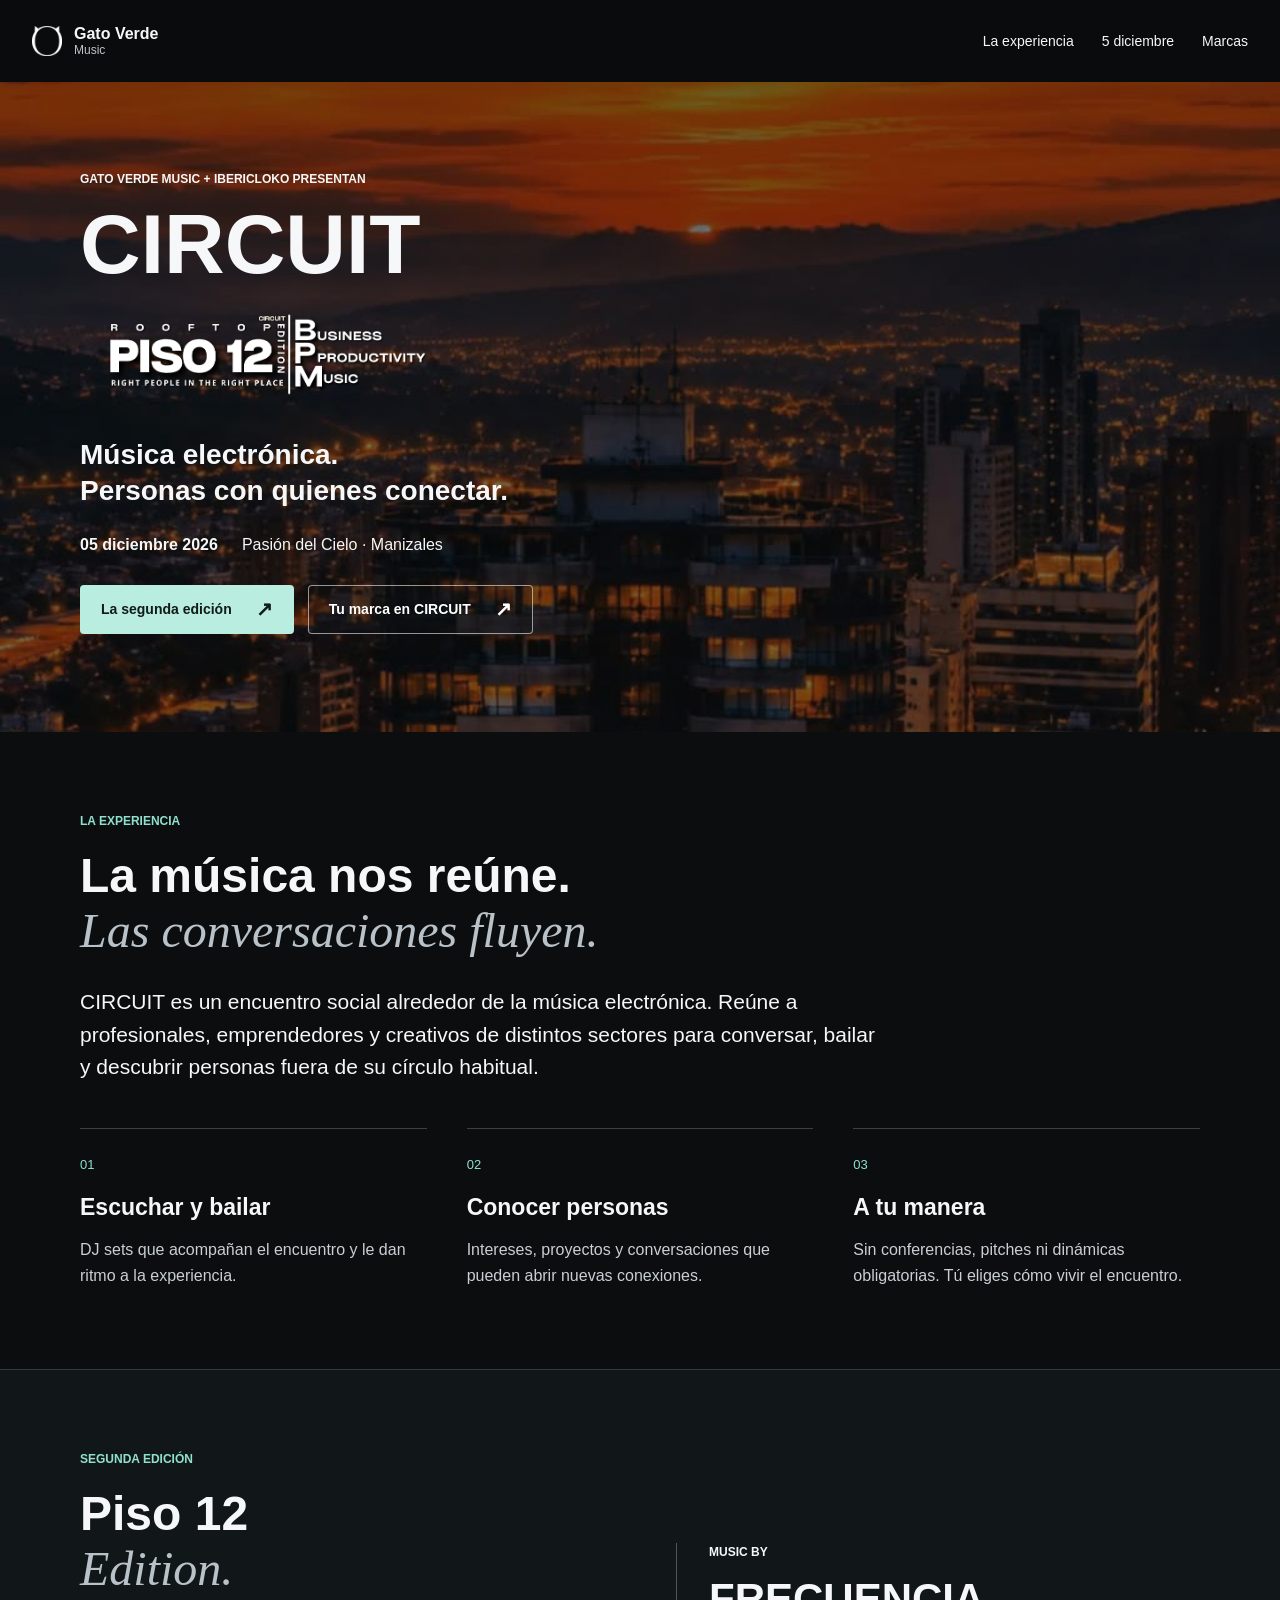
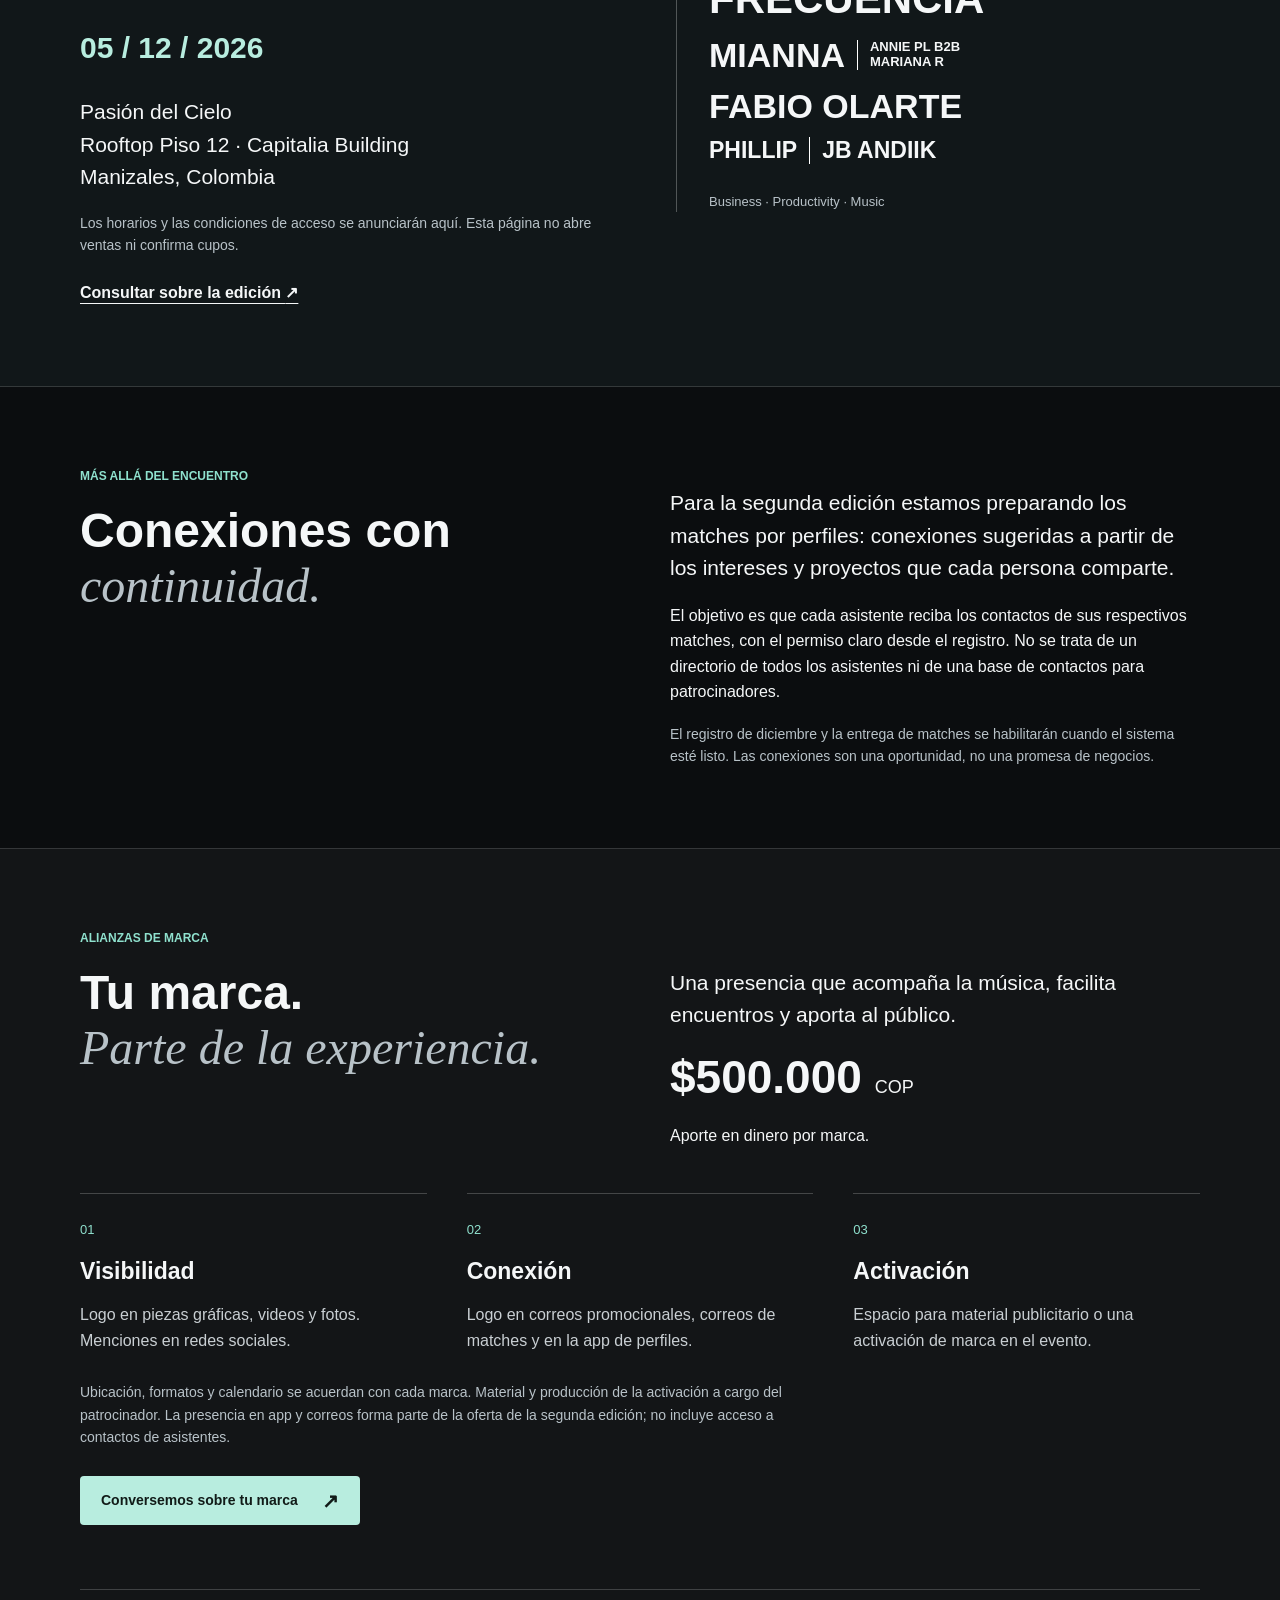
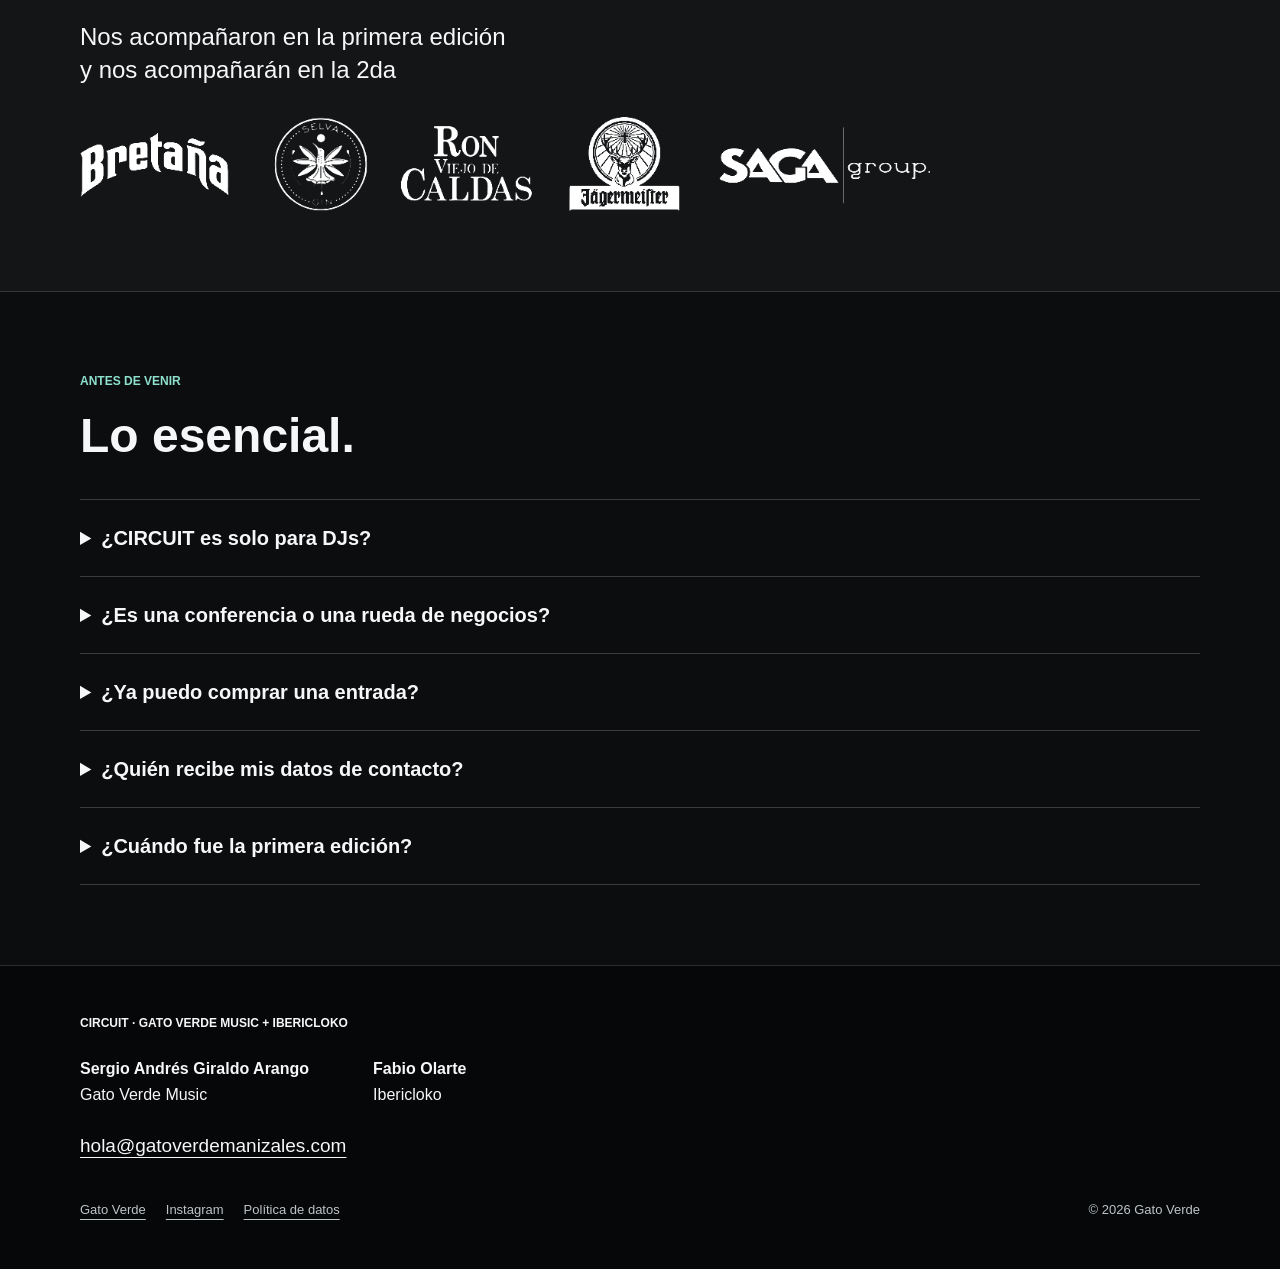
==== circuit/index.html @ 39e3b86e "feat: add CIRCUIT information and sponsor page" ====
<!doctype html>
<html lang="es">
<head>
  <meta charset="utf-8">
  <meta name="viewport" content="width=device-width, initial-scale=1">
  <title>CIRCUIT - Piso 12 Edition | Gato Verde Music</title>
  <meta name="description" content="Música electrónica y conexiones en Manizales. Descubre CIRCUIT, su experiencia y la segunda edición: 5 de diciembre de 2026 en Pasión del Cielo, Rooftop Piso 12.">
  <link rel="canonical" href="https://gatoverdemanizales.com/circuit/">
  <meta property="og:type" content="website">
  <meta property="og:title" content="CIRCUIT - Piso 12 Edition | 5 diciembre 2026">
  <meta property="og:description" content="Música electrónica. Conversaciones. Nuevas conexiones. Una experiencia de Gato Verde Music e Ibericloko en Manizales.">
  <meta property="og:url" content="https://gatoverdemanizales.com/circuit/">
  <meta property="og:image" content="https://gatoverdemanizales.com/circuit/assets/fondo.jpg">
  <link rel="icon" href="../assets/gv-isotipo.png">
  <link rel="stylesheet" href="styles.css">
</head>
<body>
  <a class="skip" href="#contenido">Saltar al contenido</a>
  <header class="header">
    <a class="brand" href="../index.html"><img src="../assets/gv-isotipo.png" width="30" height="30" alt=""><span>Gato Verde <small>Music</small></span></a>
    <nav aria-label="Navegación CIRCUIT"><a href="#concepto">La experiencia</a><a href="#edicion">5 diciembre</a><a href="#marcas">Marcas</a></nav>
  </header>
  <main id="contenido">
    <section class="hero" aria-labelledby="titulo">
      <img class="hero-photo" src="assets/fondo.jpg" alt="Atardecer sobre Manizales y el edificio Capitalia" width="1024" height="1280" fetchpriority="high">
      <div class="hero-content wrap">
        <p class="eyebrow">Gato Verde Music + Ibericloko presentan</p>
        <h1 id="titulo">CIRCUIT</h1>
        <img class="edition-logo" src="assets/logo.png" alt="Rooftop Piso 12 Edition. Business, Productivity, Music." width="800" height="266">
        <p class="hero-copy">Música electrónica.<br>Personas con quienes conectar.</p>
        <p class="event-meta"><time datetime="2026-12-05">05 diciembre 2026</time><span>Pasión del Cielo · Manizales</span></p>
        <div class="actions"><a class="button primary" href="#edicion">La segunda edición <span aria-hidden="true">↗</span></a><a class="button outline" href="#marcas">Tu marca en CIRCUIT <span aria-hidden="true">↗</span></a></div>
      </div>
    </section>
    <section class="section wrap" id="concepto" aria-labelledby="concepto-titulo">
      <p class="eyebrow teal">La experiencia</p>
      <h2 id="concepto-titulo">La música nos reúne.<br><em>Las conversaciones fluyen.</em></h2>
      <p class="lead">CIRCUIT es un encuentro social alrededor de la música electrónica. Reúne a profesionales, emprendedores y creativos de distintos sectores para conversar, bailar y descubrir personas fuera de su círculo habitual.</p>
      <div class="principles">
        <article><span class="number">01</span><h3>Escuchar y bailar</h3><p>DJ sets que acompañan el encuentro y le dan ritmo a la experiencia.</p></article>
        <article><span class="number">02</span><h3>Conocer personas</h3><p>Intereses, proyectos y conversaciones que pueden abrir nuevas conexiones.</p></article>
        <article><span class="number">03</span><h3>A tu manera</h3><p>Sin conferencias, pitches ni dinámicas obligatorias. Tú eliges cómo vivir el encuentro.</p></article>
      </div>
    </section>
    <section class="edition-section" id="edicion" aria-labelledby="edicion-titulo">
      <div class="wrap edition-grid">
        <div>
          <p class="eyebrow teal">Segunda edición</p>
          <h2 id="edicion-titulo">Piso 12<br><em>Edition.</em></h2>
          <p class="date">05 / 12 / 2026</p>
          <p class="lead">Pasión del Cielo<br>Rooftop Piso 12 · Capitalia Building<br>Manizales, Colombia</p>
          <p class="muted">Los horarios y las condiciones de acceso se anunciarán aquí. Esta página no abre ventas ni confirma cupos.</p>
          <a class="text-link" href="mailto:hola@gatoverdemanizales.com?subject=Informaci%C3%B3n%20CIRCUIT%205%20diciembre">Consultar sobre la edición <span aria-hidden="true">↗</span></a>
        </div>
        <div class="lineup" aria-label="Music By, programación musical">
          <p class="eyebrow">Music By</p>
          <p class="headliner">FRECUENCIA</p>
          <div class="dj-row"><span class="mianna">MIANNA</span><span class="b2b">ANNIE PL B2B<br>MARIANA R</span></div>
          <p class="fabio">FABIO OLARTE</p>
          <div class="dj-row last"><span>PHILLIP</span><span>JB ANDIIK</span></div>
          <p class="lineup-note">Business · Productivity · Music</p>
        </div>
      </div>
    </section>
    <section class="section wrap" id="conexiones" aria-labelledby="conexiones-titulo">
      <div class="split">
        <div><p class="eyebrow teal">Más allá del encuentro</p><h2 id="conexiones-titulo">Conexiones con<br><em>continuidad.</em></h2></div>
        <div><p class="lead">Para la segunda edición estamos preparando los matches por perfiles: conexiones sugeridas a partir de los intereses y proyectos que cada persona comparte.</p><p>El objetivo es que cada asistente reciba los contactos de sus respectivos matches, con el permiso claro desde el registro. No se trata de un directorio de todos los asistentes ni de una base de contactos para patrocinadores.</p><p class="muted">El registro de diciembre y la entrega de matches se habilitarán cuando el sistema esté listo. Las conexiones son una oportunidad, no una promesa de negocios.</p></div>
      </div>
    </section>
    <section class="brands-section" id="marcas" aria-labelledby="marcas-titulo">
      <div class="wrap">
        <p class="eyebrow teal">Alianzas de marca</p>
        <div class="split"><h2 id="marcas-titulo">Tu marca.<br><em>Parte de la experiencia.</em></h2><div><p class="lead">Una presencia que acompaña la música, facilita encuentros y aporta al público.</p><p class="price">$500.000 <span>COP</span></p><p>Aporte en dinero por marca.</p></div></div>
        <div class="principles benefits">
          <article><span class="number">01</span><h3>Visibilidad</h3><p>Logo en piezas gráficas, videos y fotos. Menciones en redes sociales.</p></article>
          <article><span class="number">02</span><h3>Conexión</h3><p>Logo en correos promocionales, correos de matches y en la app de perfiles.</p></article>
          <article><span class="number">03</span><h3>Activación</h3><p>Espacio para material publicitario o una activación de marca en el evento.</p></article>
        </div>
        <p class="muted terms">Ubicación, formatos y calendario se acuerdan con cada marca. Material y producción de la activación a cargo del patrocinador. La presencia en app y correos forma parte de la oferta de la segunda edición; no incluye acceso a contactos de asistentes.</p>
        <a class="button primary" href="mailto:hola@gatoverdemanizales.com?subject=Alianza%20de%20marca%20CIRCUIT">Conversemos sobre tu marca <span aria-hidden="true">↗</span></a>
        <div class="partners"><h3>Nos acompañaron en la primera edición<br>y nos acompañarán en la 2da</h3><img src="assets/aliados.png" width="1112" height="123" loading="lazy" alt="Bretaña, Selva Gin, Ron Viejo de Caldas, Jägermeister y SAGA Group"></div>
      </div>
    </section>
    <section class="section wrap" aria-labelledby="faq-titulo">
      <p class="eyebrow teal">Antes de venir</p><h2 id="faq-titulo">Lo esencial.</h2>
      <div class="faq">
        <details><summary>¿CIRCUIT es solo para DJs?</summary><p>No. Está pensado para personas de distintos sectores que disfrutan la música electrónica y quieren compartir un espacio de encuentro.</p></details>
        <details><summary>¿Es una conferencia o una rueda de negocios?</summary><p>No. Es un encuentro social con música, conversación y baile, sin presentaciones ni actividades de networking obligatorias.</p></details>
        <details><summary>¿Ya puedo comprar una entrada?</summary><p>La apertura del registro, los precios y las condiciones de acceso de diciembre se anunciarán aquí. Consultar información no reserva ni confirma un cupo.</p></details>
        <details><summary>¿Quién recibe mis datos de contacto?</summary><p>La propuesta para diciembre es compartirlos únicamente con tus respectivos matches, mediante el permiso que se explicará desde el registro. No se publicará un directorio de asistentes ni se entregará una base de contactos a marcas.</p></details>
        <details><summary>¿Cuándo fue la primera edición?</summary><p>CIRCUIT - Piso 12 Edition tuvo su primera edición el 17 de octubre de 2026 en Manizales. La siguiente será el 5 de diciembre.</p></details>
      </div>
    </section>
  </main>
  <footer class="footer"><div class="wrap"><p class="eyebrow">CIRCUIT · Gato Verde Music + Ibericloko</p><div class="organizers"><p><strong>Sergio Andrés Giraldo Arango</strong><br>Gato Verde Music</p><p><strong>Fabio Olarte</strong><br>Ibericloko</p></div><a class="email" href="mailto:hola@gatoverdemanizales.com">hola@gatoverdemanizales.com</a><div class="footer-links"><a href="../index.html">Gato Verde</a><a href="https://www.instagram.com/gatoverde.music/" target="_blank" rel="noopener noreferrer">Instagram</a><a href="../politicas/">Política de datos</a><span>© 2026 Gato Verde</span></div></div></footer>
</body>
</html>
---- circuit/styles.css ----
*{box-sizing:border-box}html{scroll-behavior:smooth;scroll-padding-top:32px}body{margin:0;background:#0b0d0f;color:#f5f7f8;font-family:Arial,Helvetica,sans-serif;letter-spacing:0;line-height:1.6}img{max-width:100%;height:auto;display:block}a{color:inherit;text-underline-offset:5px}a:focus-visible,summary:focus-visible{outline:3px solid #8fe1ce;outline-offset:6px}h1,h2,h3,p{margin:0}p+p{margin-top:18px}.wrap{width:min(1120px,calc(100% - 64px));margin-inline:auto}.skip{position:absolute;top:-100px;left:16px;background:#fff;color:#111;padding:12px;z-index:5}.skip:focus{top:10px}.header{min-height:82px;display:flex;align-items:center;justify-content:space-between;gap:24px;padding:18px 32px;background:#090b0d}.brand{display:flex;align-items:center;gap:12px;text-decoration:none;font-weight:700;line-height:1.2}.brand img{width:30px;height:30px;object-fit:contain}.brand small{display:block;font-weight:400;font-size:12px;color:#bdc4c8}.header nav{display:flex;gap:28px;flex-wrap:wrap;font-size:14px}.header nav a{text-decoration:none}.header nav a:hover{color:#8fe1ce}.hero{position:relative;isolation:isolate;min-height:650px;display:flex;align-items:center;overflow:hidden}.hero-photo{position:absolute;inset:0;width:100%;height:100%;object-fit:cover;object-position:center 45%;z-index:-2}.hero:after{content:"";position:absolute;inset:0;background:#080a0c88;z-index:-1}.hero-content{padding-block:46px 56px}.eyebrow{font-size:12px;font-weight:700;text-transform:uppercase;line-height:1.5}.teal{color:#8fe1ce}h1{font-size:84px;line-height:1.05;margin-top:12px;font-weight:800}.edition-logo{width:350px;margin-block:12px 22px}.hero-copy{font-size:28px;line-height:1.3;font-weight:600}.event-meta{display:flex;gap:24px;flex-wrap:wrap;margin-top:22px;font-size:16px}.event-meta time{font-weight:700}.actions{display:flex;gap:14px;flex-wrap:wrap;margin-top:28px}.button{display:inline-flex;align-items:center;justify-content:space-between;gap:24px;border:1px solid transparent;min-height:48px;padding:12px 20px;border-radius:4px;font-weight:700;font-size:14px;text-decoration:none}.button span{font-size:20px;line-height:1}.primary{background:#b8eddf;color:#111b18}.primary:hover{background:#d5f6ed}.outline{border-color:#ffffff90;background:#10141850;color:#fff}.outline:hover{background:#101418a0}.section{padding-block:80px}h2{font-size:48px;line-height:1.15;font-weight:600;margin:18px 0 28px}h2 em{font-family:Georgia,'Times New Roman',serif;font-weight:400;color:#b8c2c8}.lead{font-size:21px;line-height:1.55;max-width:800px}.principles{display:grid;grid-template-columns:repeat(3,minmax(0,1fr));gap:40px;margin-top:44px}.principles article{border-top:1px solid #ffffff35;padding-top:22px}.number{font-size:13px;color:#8fe1ce}.principles h3{font-size:23px;margin:12px 0}.principles p{color:#c9cfd3;font-size:16px}.edition-section{padding-block:80px;border-block:1px solid #ffffff25;background:#111719}.edition-grid{display:grid;grid-template-columns:1fr 1fr;gap:72px;align-items:center}.date{font-size:30px;font-weight:700;margin-bottom:24px;color:#b8eddf}.muted{font-size:14px;color:#b8c2c8;max-width:750px}.text-link{display:inline-block;margin-top:24px;font-weight:700}.lineup{border-left:1px solid #ffffff45;padding-left:32px}.lineup p+p{margin-top:0}.lineup .eyebrow{margin-bottom:12px}.headliner{font-size:42px;font-weight:800;line-height:1.25}.dj-row{display:flex;gap:12px;align-items:center;line-height:1.15;margin:10px 0}.mianna{font-size:34px;font-weight:700}.b2b{border-left:1px solid #fff;padding-left:12px;font-size:13px;font-weight:700}.fabio{font-size:34px;font-weight:700;line-height:1.25}.last{font-size:23px;font-weight:700}.last span+span{border-left:1px solid #fff;padding-left:12px}.lineup-note{font-size:13px;color:#b8c2c8;margin-top:28px!important}.split{display:grid;grid-template-columns:1fr 1fr;gap:60px;align-items:start}.split h2{margin-bottom:0}.split>div>.lead{margin-top:20px}.brands-section{background:#131517;border-block:1px solid #ffffff25;padding-block:80px}.price{font-size:46px;font-weight:700;line-height:1.2}.price span{font-size:18px;font-weight:400}.terms{margin-block:28px}.partners{margin-top:64px;border-top:1px solid #ffffff30;padding-top:30px}.partners h3{font-size:24px;font-weight:500;line-height:1.4}.partners img{width:850px;margin-top:30px}.faq{margin-top:36px}.faq details{border-top:1px solid #ffffff30;padding:22px 0}.faq details:last-child{border-bottom:1px solid #ffffff30}.faq summary{cursor:pointer;font-size:20px;font-weight:600;padding-right:12px}.faq details p{max-width:800px;margin-top:16px;color:#c9cfd3}.footer{background:#060708;border-top:1px solid #ffffff25;padding-block:48px}.organizers{display:flex;flex-wrap:wrap;gap:28px 64px;margin-block:24px}.organizers p+p{margin:0}.email{font-size:19px;overflow-wrap:anywhere}.footer-links{margin-top:38px;display:flex;flex-wrap:wrap;gap:20px;font-size:13px;color:#bdc4c8}.footer-links span{margin-left:auto}
@media(min-width:1500px){.hero{min-height:700px}}
@media(max-width:1000px){.edition-grid{gap:32px}.headliner{font-size:32px}.mianna,.fabio{font-size:27px}.last{font-size:19px}.b2b{font-size:10px}.lineup{padding-left:20px}.split{gap:32px}.principles{gap:24px}}
@media(max-width:700px){.wrap{width:calc(100% - 40px)}.header{padding:16px 20px;gap:16px;flex-wrap:wrap}.header nav{gap:20px;font-size:13px}.hero{min-height:0}.hero-content{padding-block:38px 44px}h1{font-size:54px}.edition-logo{width:280px}.hero-copy{font-size:24px}.event-meta{gap:6px;flex-direction:column;font-size:15px}.actions{gap:10px}.button{font-size:13px;gap:14px}.section,.edition-section,.brands-section{padding-block:52px}h2{font-size:36px}.lead{font-size:19px}.principles,.edition-grid,.split{grid-template-columns:1fr;gap:28px}.principles{margin-top:32px}.lineup{padding:28px 0 0;border-left:0;border-top:1px solid #ffffff35}.headliner{font-size:38px}.mianna,.fabio{font-size:31px}.b2b{font-size:12px}.last{font-size:22px}.partners h3{font-size:22px}.partners img{margin-top:24px}.faq summary{font-size:18px}.price{font-size:40px}.footer-links span{margin-left:0}.hero-photo{object-position:55% center}}
@media(prefers-reduced-motion:reduce){html{scroll-behavior:auto}}
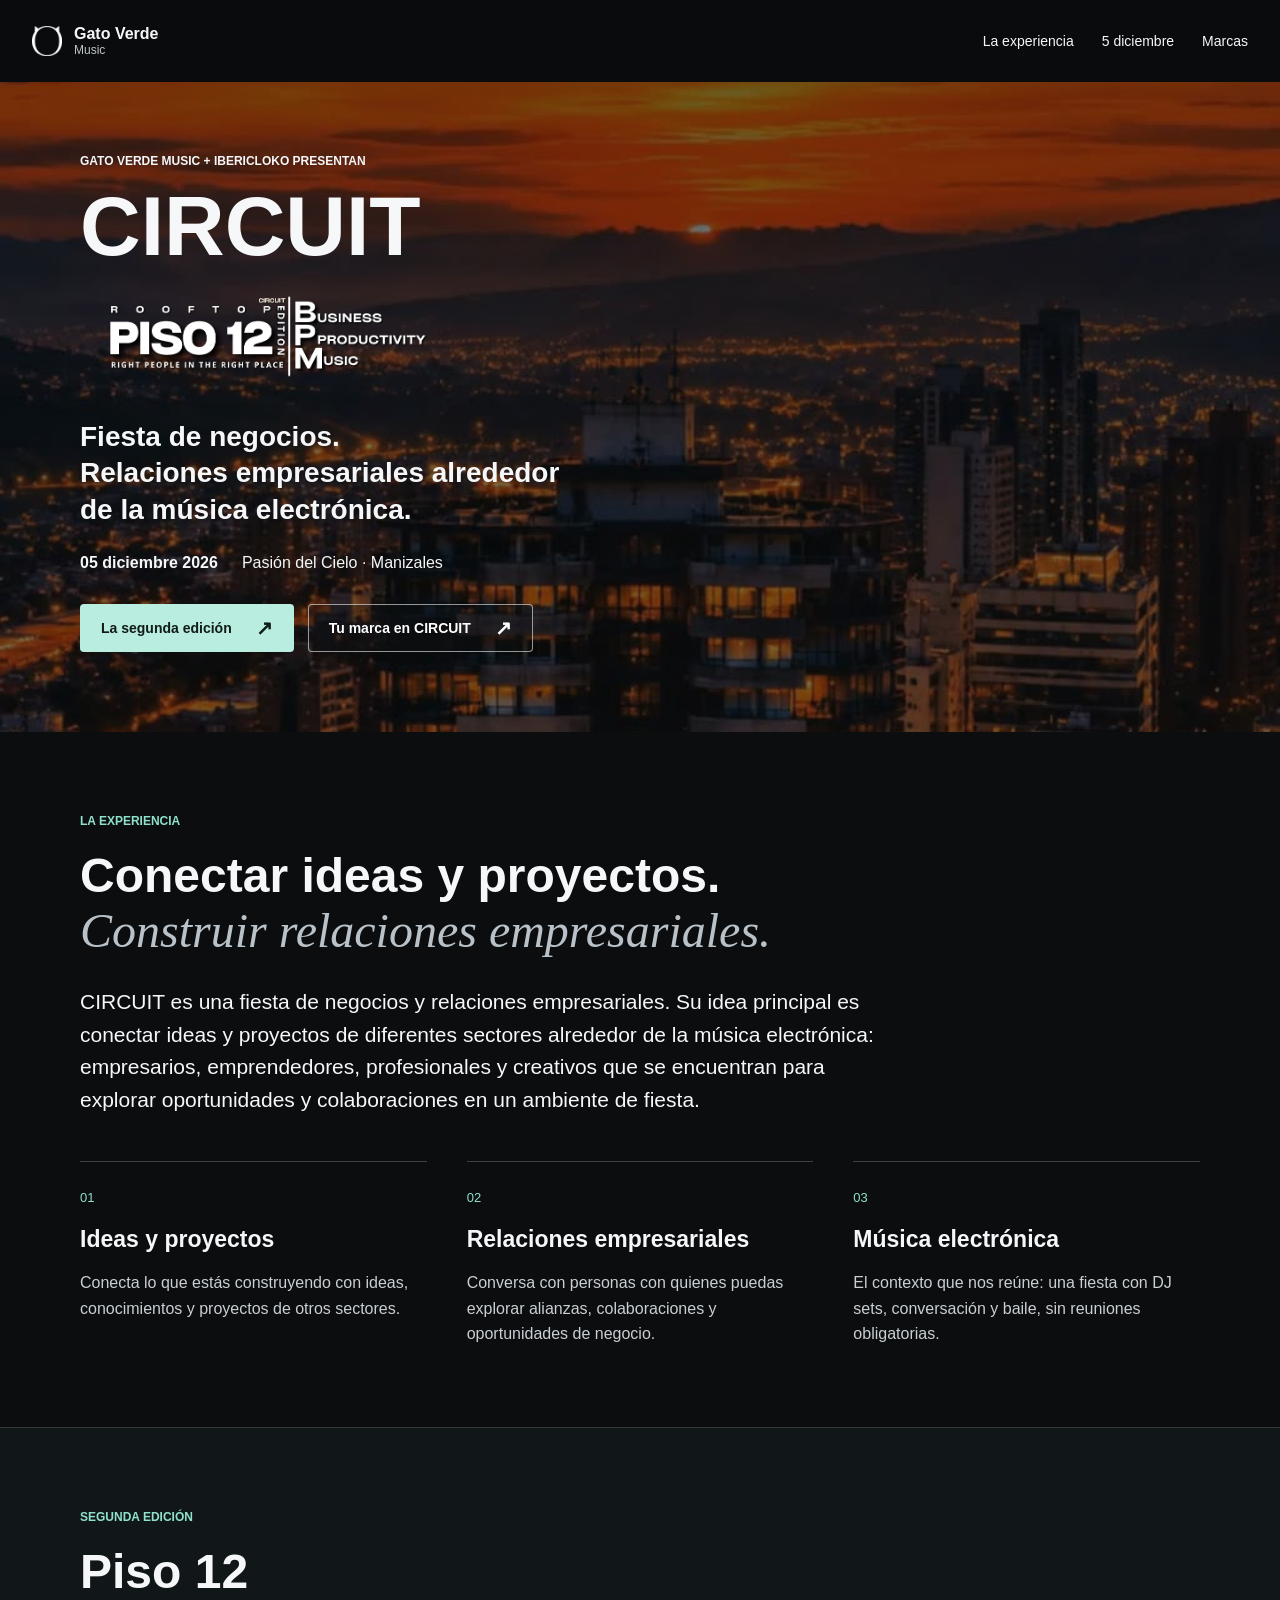
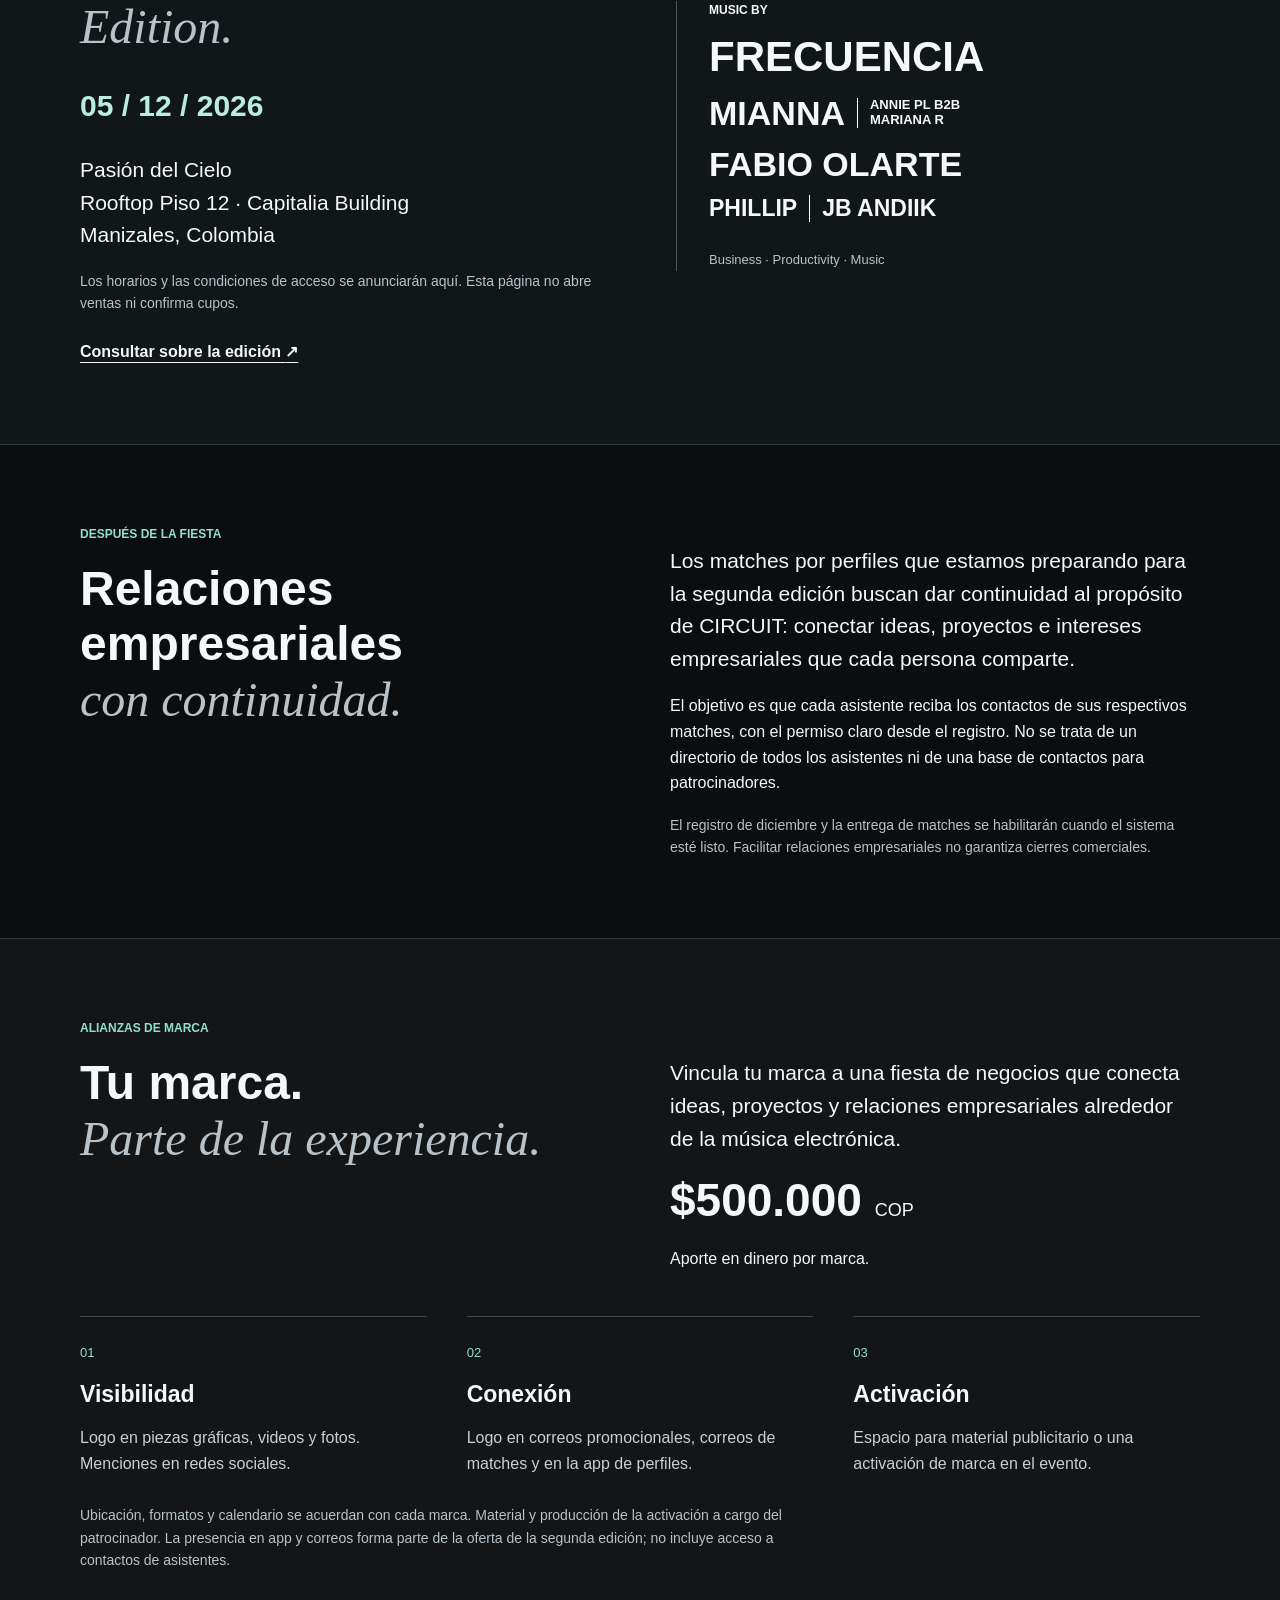
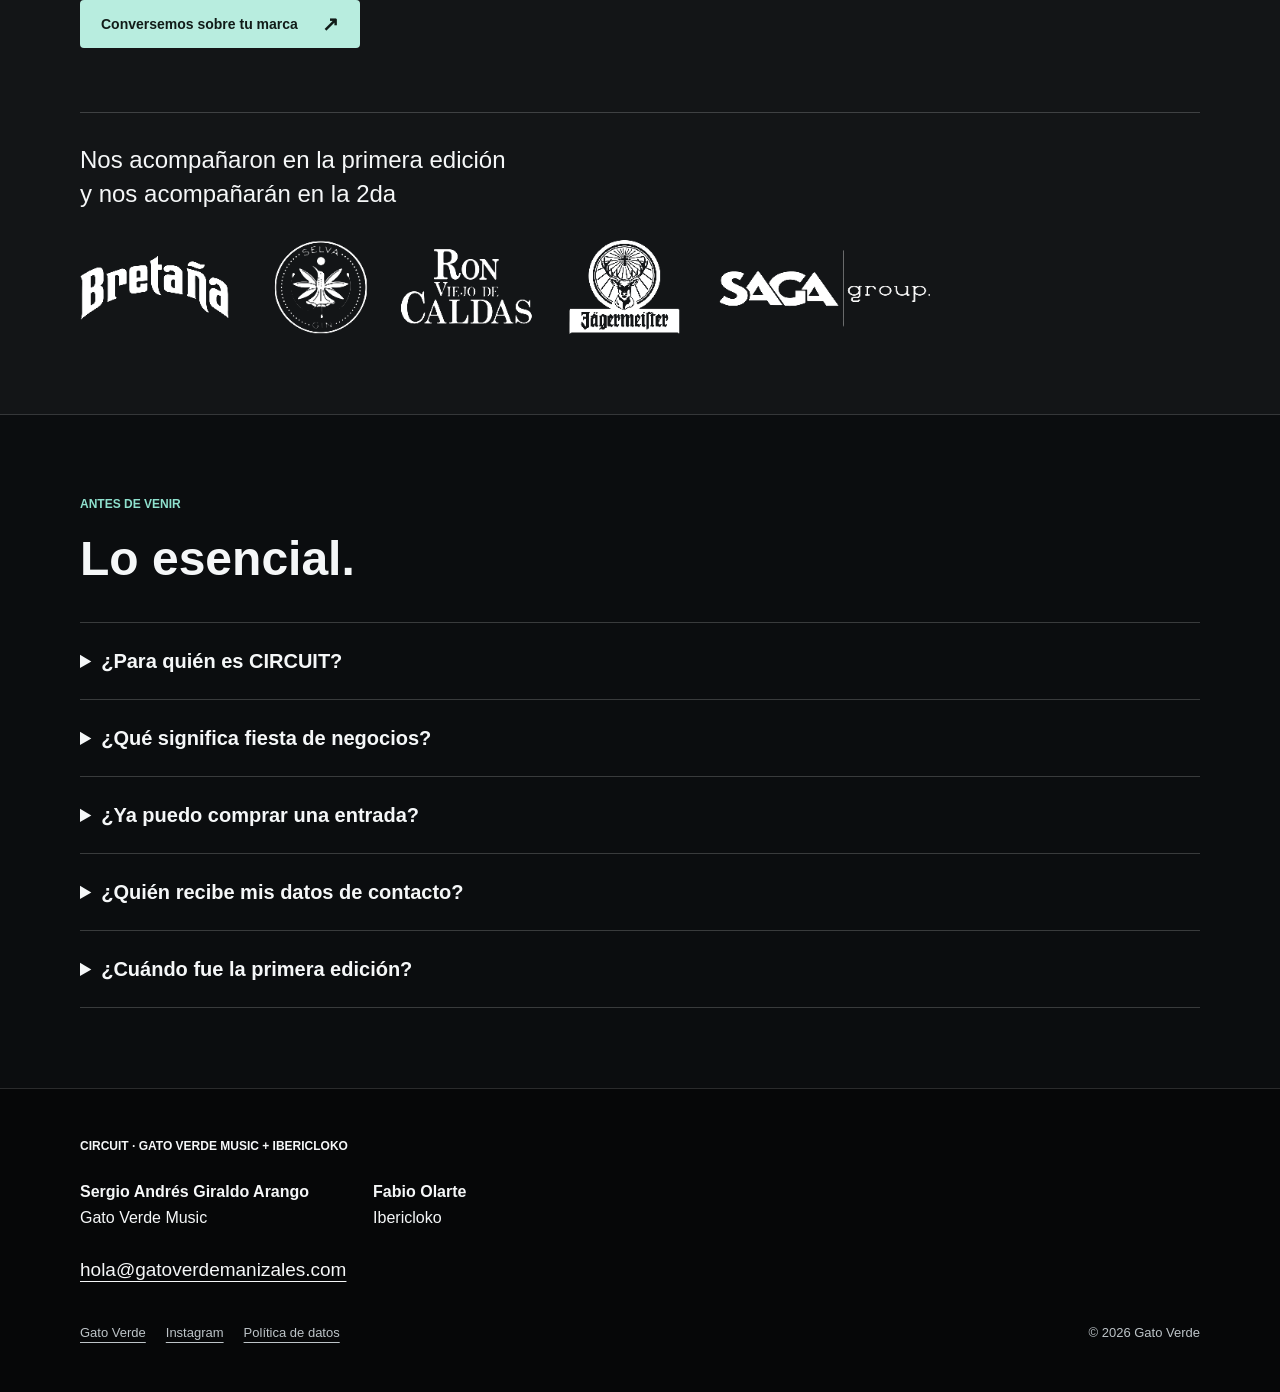
==== commit 30d01f7e: "fix: clarify CIRCUIT business-party concept" ====
--- a/circuit/index.html
+++ b/circuit/index.html
@@ -4,11 +4,11 @@
   <meta charset="utf-8">
   <meta name="viewport" content="width=device-width, initial-scale=1">
   <title>CIRCUIT - Piso 12 Edition | Gato Verde Music</title>
-  <meta name="description" content="Música electrónica y conexiones en Manizales. Descubre CIRCUIT, su experiencia y la segunda edición: 5 de diciembre de 2026 en Pasión del Cielo, Rooftop Piso 12.">
+  <meta name="description" content="CIRCUIT: fiesta de negocios y relaciones empresariales para conectar ideas y proyectos alrededor de la música electrónica. 5 de diciembre de 2026, Manizales.">
   <link rel="canonical" href="https://gatoverdemanizales.com/circuit/">
   <meta property="og:type" content="website">
   <meta property="og:title" content="CIRCUIT - Piso 12 Edition | 5 diciembre 2026">
-  <meta property="og:description" content="Música electrónica. Conversaciones. Nuevas conexiones. Una experiencia de Gato Verde Music e Ibericloko en Manizales.">
+  <meta property="og:description" content="Fiesta de negocios y relaciones empresariales. Ideas y proyectos de distintos sectores se conectan alrededor de la música electrónica. 5 diciembre 2026, Manizales.">
   <meta property="og:url" content="https://gatoverdemanizales.com/circuit/">
   <meta property="og:image" content="https://gatoverdemanizales.com/circuit/assets/fondo.jpg">
   <link rel="icon" href="../assets/gv-isotipo.png">
@@ -27,19 +27,19 @@
         <p class="eyebrow">Gato Verde Music + Ibericloko presentan</p>
         <h1 id="titulo">CIRCUIT</h1>
         <img class="edition-logo" src="assets/logo.png" alt="Rooftop Piso 12 Edition. Business, Productivity, Music." width="800" height="266">
-        <p class="hero-copy">Música electrónica.<br>Personas con quienes conectar.</p>
+        <p class="hero-copy">Fiesta de negocios.<br>Relaciones empresariales alrededor<br>de la música electrónica.</p>
         <p class="event-meta"><time datetime="2026-12-05">05 diciembre 2026</time><span>Pasión del Cielo · Manizales</span></p>
         <div class="actions"><a class="button primary" href="#edicion">La segunda edición <span aria-hidden="true">↗</span></a><a class="button outline" href="#marcas">Tu marca en CIRCUIT <span aria-hidden="true">↗</span></a></div>
       </div>
     </section>
     <section class="section wrap" id="concepto" aria-labelledby="concepto-titulo">
       <p class="eyebrow teal">La experiencia</p>
-      <h2 id="concepto-titulo">La música nos reúne.<br><em>Las conversaciones fluyen.</em></h2>
-      <p class="lead">CIRCUIT es un encuentro social alrededor de la música electrónica. Reúne a profesionales, emprendedores y creativos de distintos sectores para conversar, bailar y descubrir personas fuera de su círculo habitual.</p>
+      <h2 id="concepto-titulo">Conectar ideas y proyectos.<br><em>Construir relaciones empresariales.</em></h2>
+      <p class="lead">CIRCUIT es una fiesta de negocios y relaciones empresariales. Su idea principal es conectar ideas y proyectos de diferentes sectores alrededor de la música electrónica: empresarios, emprendedores, profesionales y creativos que se encuentran para explorar oportunidades y colaboraciones en un ambiente de fiesta.</p>
       <div class="principles">
-        <article><span class="number">01</span><h3>Escuchar y bailar</h3><p>DJ sets que acompañan el encuentro y le dan ritmo a la experiencia.</p></article>
-        <article><span class="number">02</span><h3>Conocer personas</h3><p>Intereses, proyectos y conversaciones que pueden abrir nuevas conexiones.</p></article>
-        <article><span class="number">03</span><h3>A tu manera</h3><p>Sin conferencias, pitches ni dinámicas obligatorias. Tú eliges cómo vivir el encuentro.</p></article>
+        <article><span class="number">01</span><h3>Ideas y proyectos</h3><p>Conecta lo que estás construyendo con ideas, conocimientos y proyectos de otros sectores.</p></article>
+        <article><span class="number">02</span><h3>Relaciones empresariales</h3><p>Conversa con personas con quienes puedas explorar alianzas, colaboraciones y oportunidades de negocio.</p></article>
+        <article><span class="number">03</span><h3>Música electrónica</h3><p>El contexto que nos reúne: una fiesta con DJ sets, conversación y baile, sin reuniones obligatorias.</p></article>
       </div>
     </section>
     <section class="edition-section" id="edicion" aria-labelledby="edicion-titulo">
@@ -64,14 +64,14 @@
     </section>
     <section class="section wrap" id="conexiones" aria-labelledby="conexiones-titulo">
       <div class="split">
-        <div><p class="eyebrow teal">Más allá del encuentro</p><h2 id="conexiones-titulo">Conexiones con<br><em>continuidad.</em></h2></div>
-        <div><p class="lead">Para la segunda edición estamos preparando los matches por perfiles: conexiones sugeridas a partir de los intereses y proyectos que cada persona comparte.</p><p>El objetivo es que cada asistente reciba los contactos de sus respectivos matches, con el permiso claro desde el registro. No se trata de un directorio de todos los asistentes ni de una base de contactos para patrocinadores.</p><p class="muted">El registro de diciembre y la entrega de matches se habilitarán cuando el sistema esté listo. Las conexiones son una oportunidad, no una promesa de negocios.</p></div>
+        <div><p class="eyebrow teal">Después de la fiesta</p><h2 id="conexiones-titulo">Relaciones empresariales<br><em>con continuidad.</em></h2></div>
+        <div><p class="lead">Los matches por perfiles que estamos preparando para la segunda edición buscan dar continuidad al propósito de CIRCUIT: conectar ideas, proyectos e intereses empresariales que cada persona comparte.</p><p>El objetivo es que cada asistente reciba los contactos de sus respectivos matches, con el permiso claro desde el registro. No se trata de un directorio de todos los asistentes ni de una base de contactos para patrocinadores.</p><p class="muted">El registro de diciembre y la entrega de matches se habilitarán cuando el sistema esté listo. Facilitar relaciones empresariales no garantiza cierres comerciales.</p></div>
       </div>
     </section>
     <section class="brands-section" id="marcas" aria-labelledby="marcas-titulo">
       <div class="wrap">
         <p class="eyebrow teal">Alianzas de marca</p>
-        <div class="split"><h2 id="marcas-titulo">Tu marca.<br><em>Parte de la experiencia.</em></h2><div><p class="lead">Una presencia que acompaña la música, facilita encuentros y aporta al público.</p><p class="price">$500.000 <span>COP</span></p><p>Aporte en dinero por marca.</p></div></div>
+        <div class="split"><h2 id="marcas-titulo">Tu marca.<br><em>Parte de la experiencia.</em></h2><div><p class="lead">Vincula tu marca a una fiesta de negocios que conecta ideas, proyectos y relaciones empresariales alrededor de la música electrónica.</p><p class="price">$500.000 <span>COP</span></p><p>Aporte en dinero por marca.</p></div></div>
         <div class="principles benefits">
           <article><span class="number">01</span><h3>Visibilidad</h3><p>Logo en piezas gráficas, videos y fotos. Menciones en redes sociales.</p></article>
           <article><span class="number">02</span><h3>Conexión</h3><p>Logo en correos promocionales, correos de matches y en la app de perfiles.</p></article>
@@ -85,8 +85,8 @@
     <section class="section wrap" aria-labelledby="faq-titulo">
       <p class="eyebrow teal">Antes de venir</p><h2 id="faq-titulo">Lo esencial.</h2>
       <div class="faq">
-        <details><summary>¿CIRCUIT es solo para DJs?</summary><p>No. Está pensado para personas de distintos sectores que disfrutan la música electrónica y quieren compartir un espacio de encuentro.</p></details>
-        <details><summary>¿Es una conferencia o una rueda de negocios?</summary><p>No. Es un encuentro social con música, conversación y baile, sin presentaciones ni actividades de networking obligatorias.</p></details>
+        <details><summary>¿Para quién es CIRCUIT?</summary><p>Para empresarios, emprendedores, profesionales y creativos de distintos sectores que quieren conectar ideas, proyectos y relaciones empresariales alrededor de la música electrónica. No es un evento exclusivo para DJs.</p></details>
+        <details><summary>¿Qué significa fiesta de negocios?</summary><p>Que conectar ideas, proyectos y relaciones empresariales es el propósito central, y la fiesta alrededor de la música electrónica es la forma de hacerlo. No es una conferencia ni una rueda de reuniones obligatorias: las conversaciones y las oportunidades surgen de manera orgánica.</p></details>
         <details><summary>¿Ya puedo comprar una entrada?</summary><p>La apertura del registro, los precios y las condiciones de acceso de diciembre se anunciarán aquí. Consultar información no reserva ni confirma un cupo.</p></details>
         <details><summary>¿Quién recibe mis datos de contacto?</summary><p>La propuesta para diciembre es compartirlos únicamente con tus respectivos matches, mediante el permiso que se explicará desde el registro. No se publicará un directorio de asistentes ni se entregará una base de contactos a marcas.</p></details>
         <details><summary>¿Cuándo fue la primera edición?</summary><p>CIRCUIT - Piso 12 Edition tuvo su primera edición el 17 de octubre de 2026 en Manizales. La siguiente será el 5 de diciembre.</p></details>
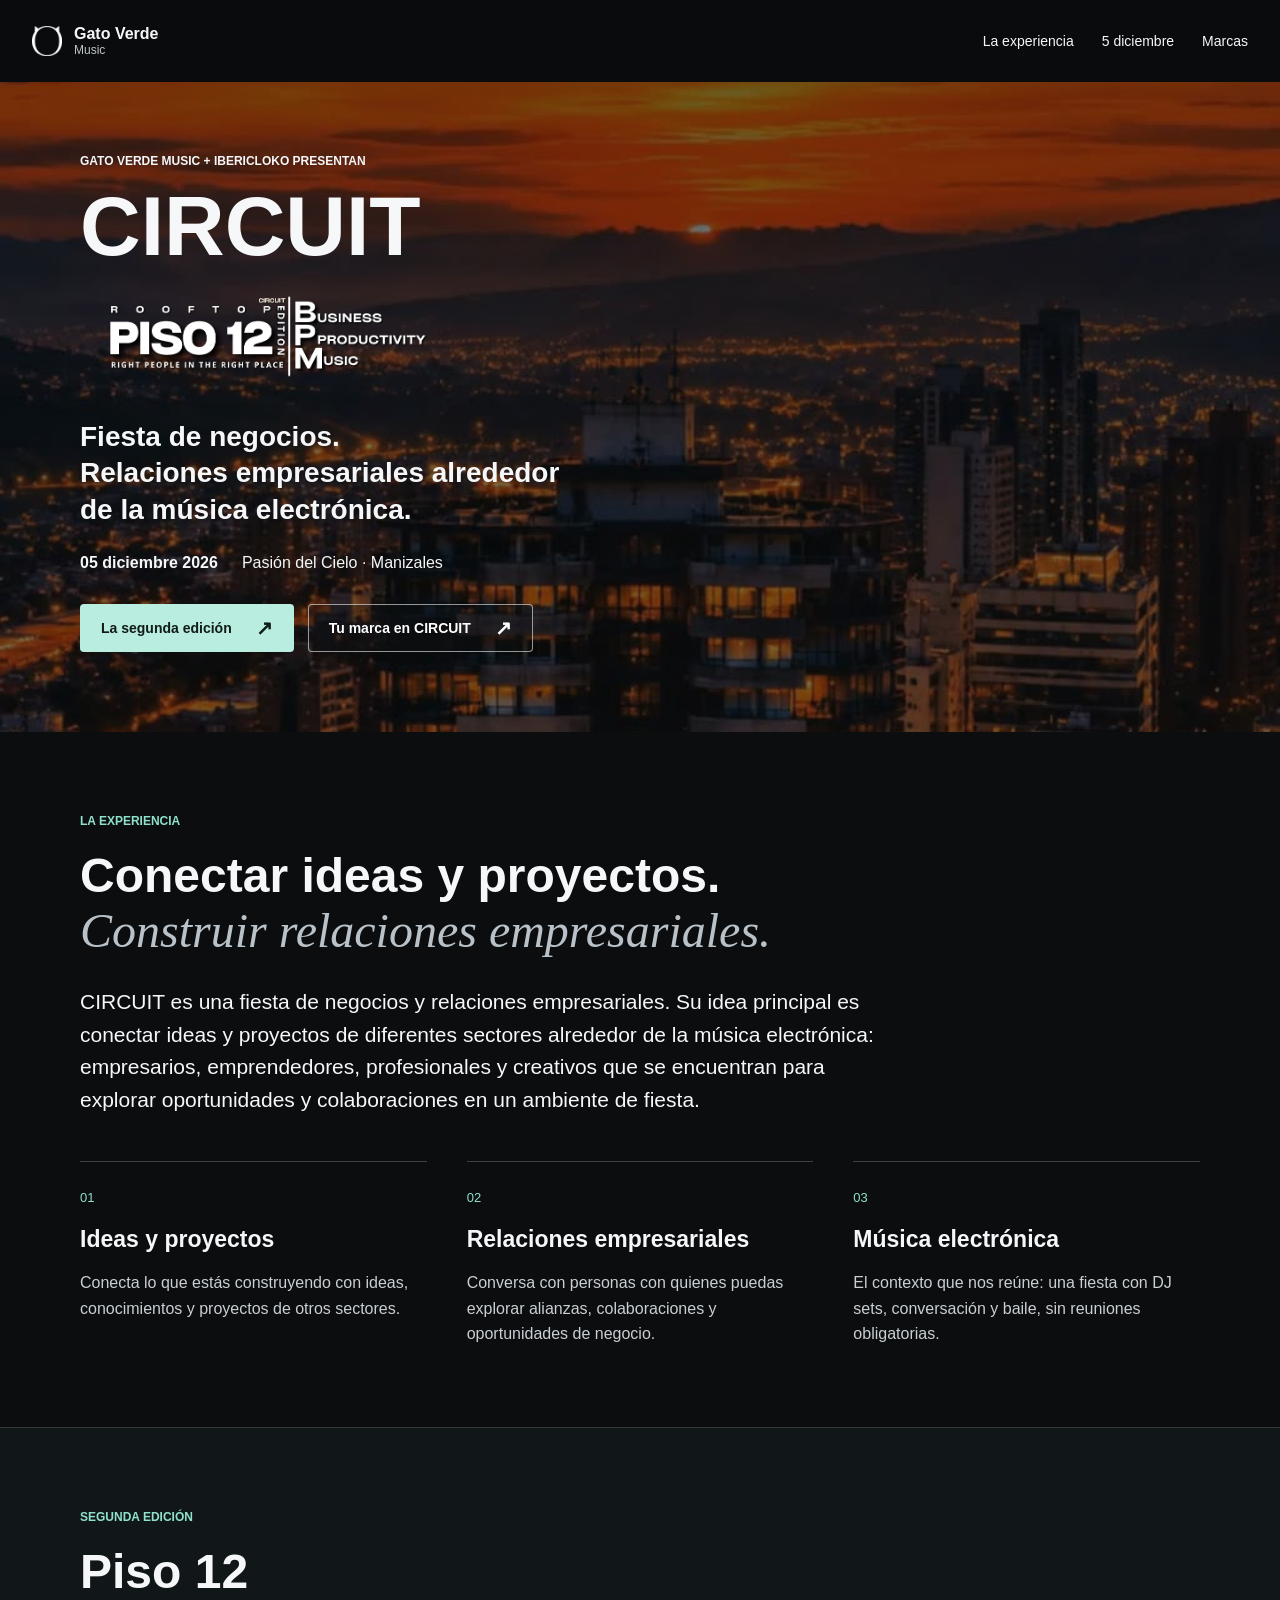
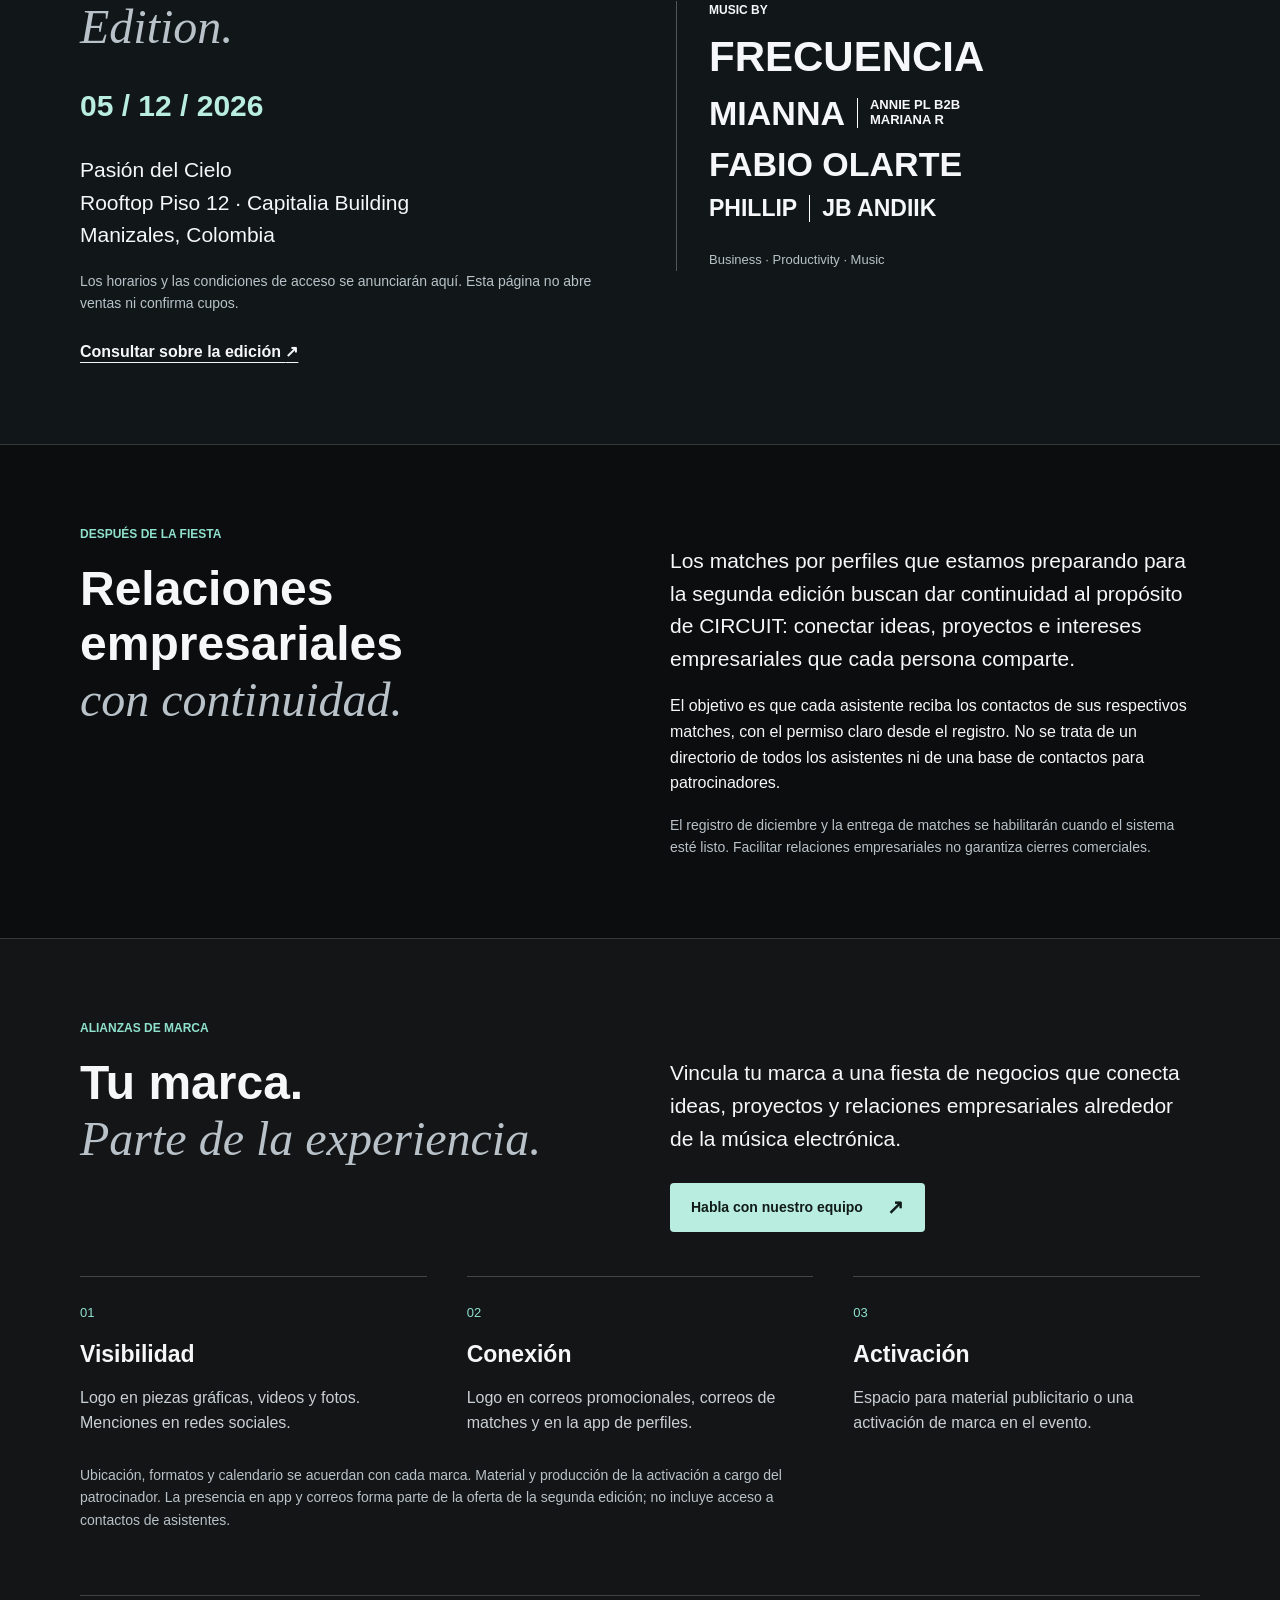
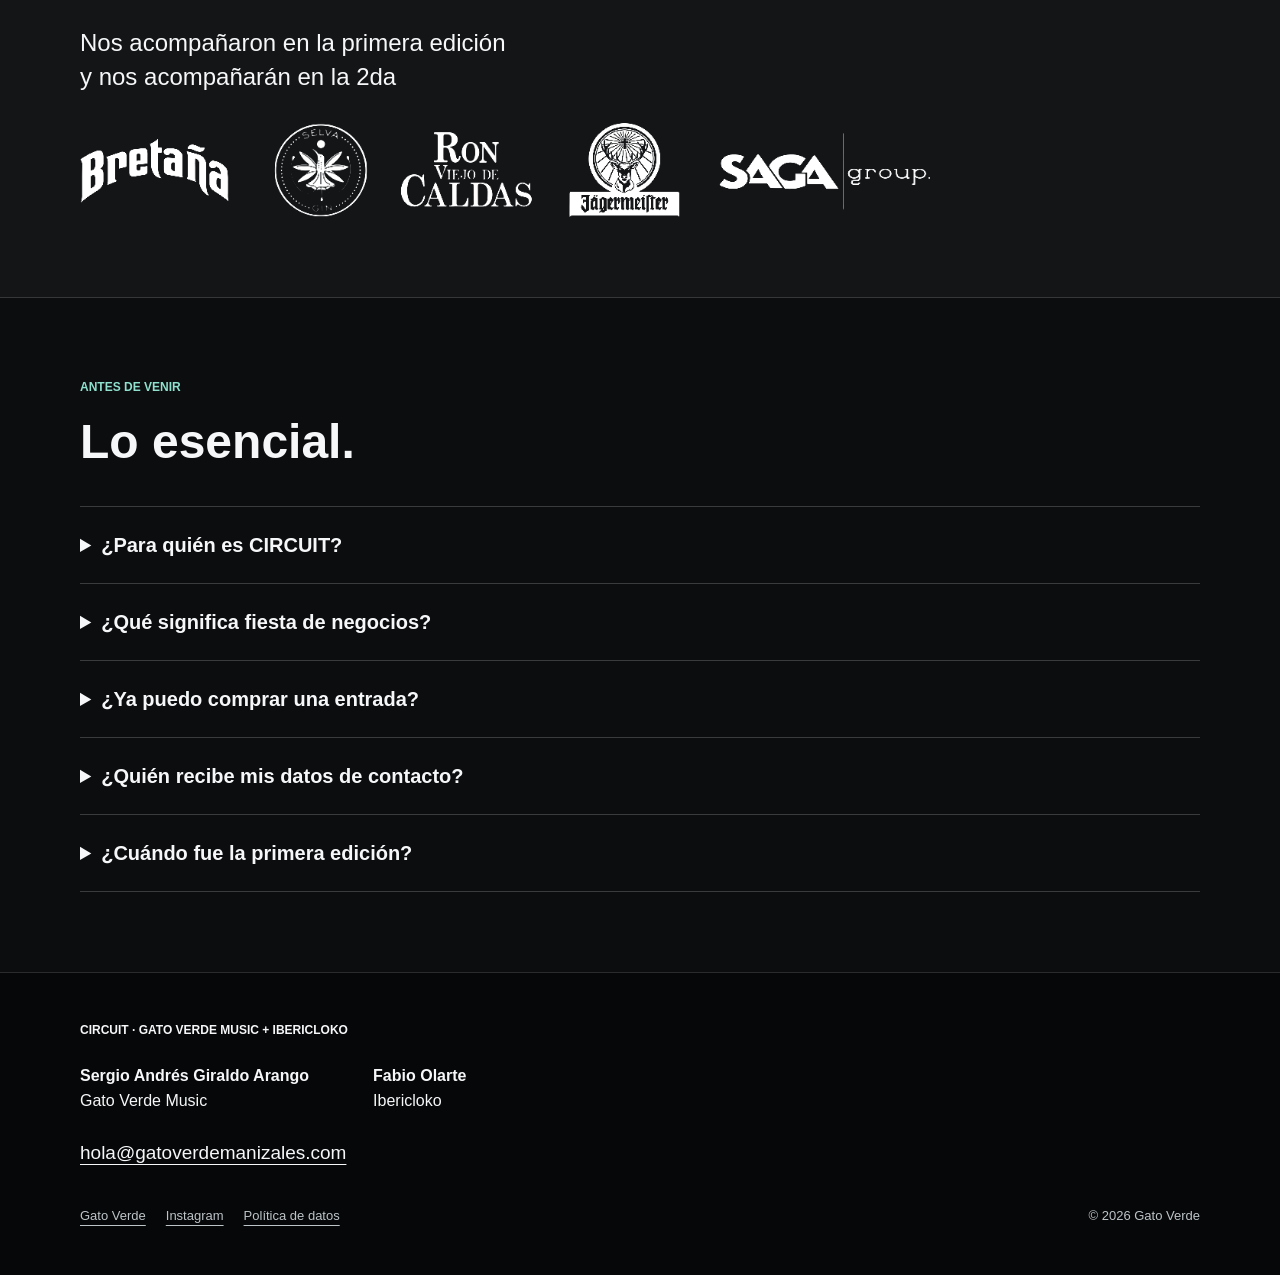
==== commit 090eed5f: "fix: replace CIRCUIT sponsor price with WhatsApp contact Requested by Sergio. Codex author checks: d" ====
--- a/circuit/index.html
+++ b/circuit/index.html
@@ -71,14 +71,13 @@
     <section class="brands-section" id="marcas" aria-labelledby="marcas-titulo">
       <div class="wrap">
         <p class="eyebrow teal">Alianzas de marca</p>
-        <div class="split"><h2 id="marcas-titulo">Tu marca.<br><em>Parte de la experiencia.</em></h2><div><p class="lead">Vincula tu marca a una fiesta de negocios que conecta ideas, proyectos y relaciones empresariales alrededor de la música electrónica.</p><p class="price">$500.000 <span>COP</span></p><p>Aporte en dinero por marca.</p></div></div>
+        <div class="split"><h2 id="marcas-titulo">Tu marca.<br><em>Parte de la experiencia.</em></h2><div><p class="lead">Vincula tu marca a una fiesta de negocios que conecta ideas, proyectos y relaciones empresariales alrededor de la música electrónica.</p><div class="actions"><a class="button primary" href="https://wa.me/573154701001" target="_blank" rel="noopener noreferrer">Habla con nuestro equipo <span aria-hidden="true">↗</span></a></div></div></div>
         <div class="principles benefits">
           <article><span class="number">01</span><h3>Visibilidad</h3><p>Logo en piezas gráficas, videos y fotos. Menciones en redes sociales.</p></article>
           <article><span class="number">02</span><h3>Conexión</h3><p>Logo en correos promocionales, correos de matches y en la app de perfiles.</p></article>
           <article><span class="number">03</span><h3>Activación</h3><p>Espacio para material publicitario o una activación de marca en el evento.</p></article>
         </div>
         <p class="muted terms">Ubicación, formatos y calendario se acuerdan con cada marca. Material y producción de la activación a cargo del patrocinador. La presencia en app y correos forma parte de la oferta de la segunda edición; no incluye acceso a contactos de asistentes.</p>
-        <a class="button primary" href="mailto:hola@gatoverdemanizales.com?subject=Alianza%20de%20marca%20CIRCUIT">Conversemos sobre tu marca <span aria-hidden="true">↗</span></a>
         <div class="partners"><h3>Nos acompañaron en la primera edición<br>y nos acompañarán en la 2da</h3><img src="assets/aliados.png" width="1112" height="123" loading="lazy" alt="Bretaña, Selva Gin, Ron Viejo de Caldas, Jägermeister y SAGA Group"></div>
       </div>
     </section>
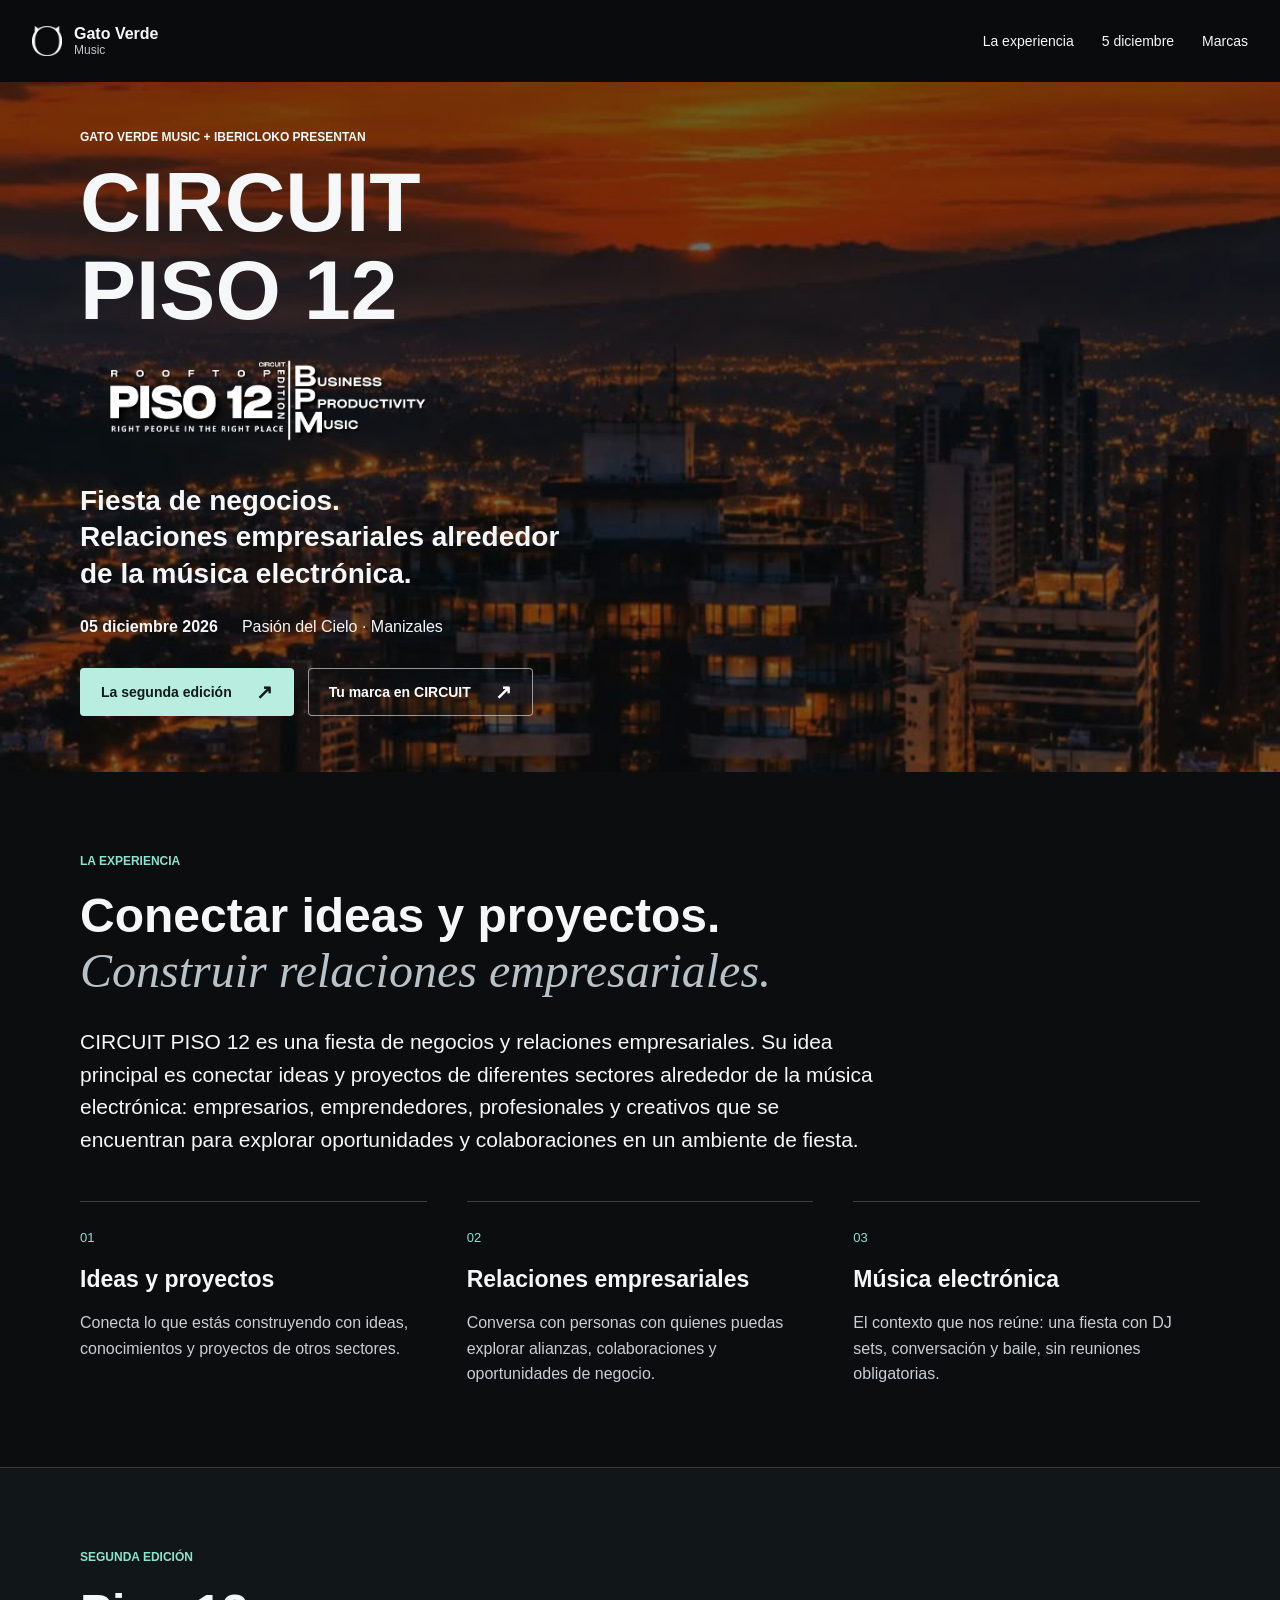
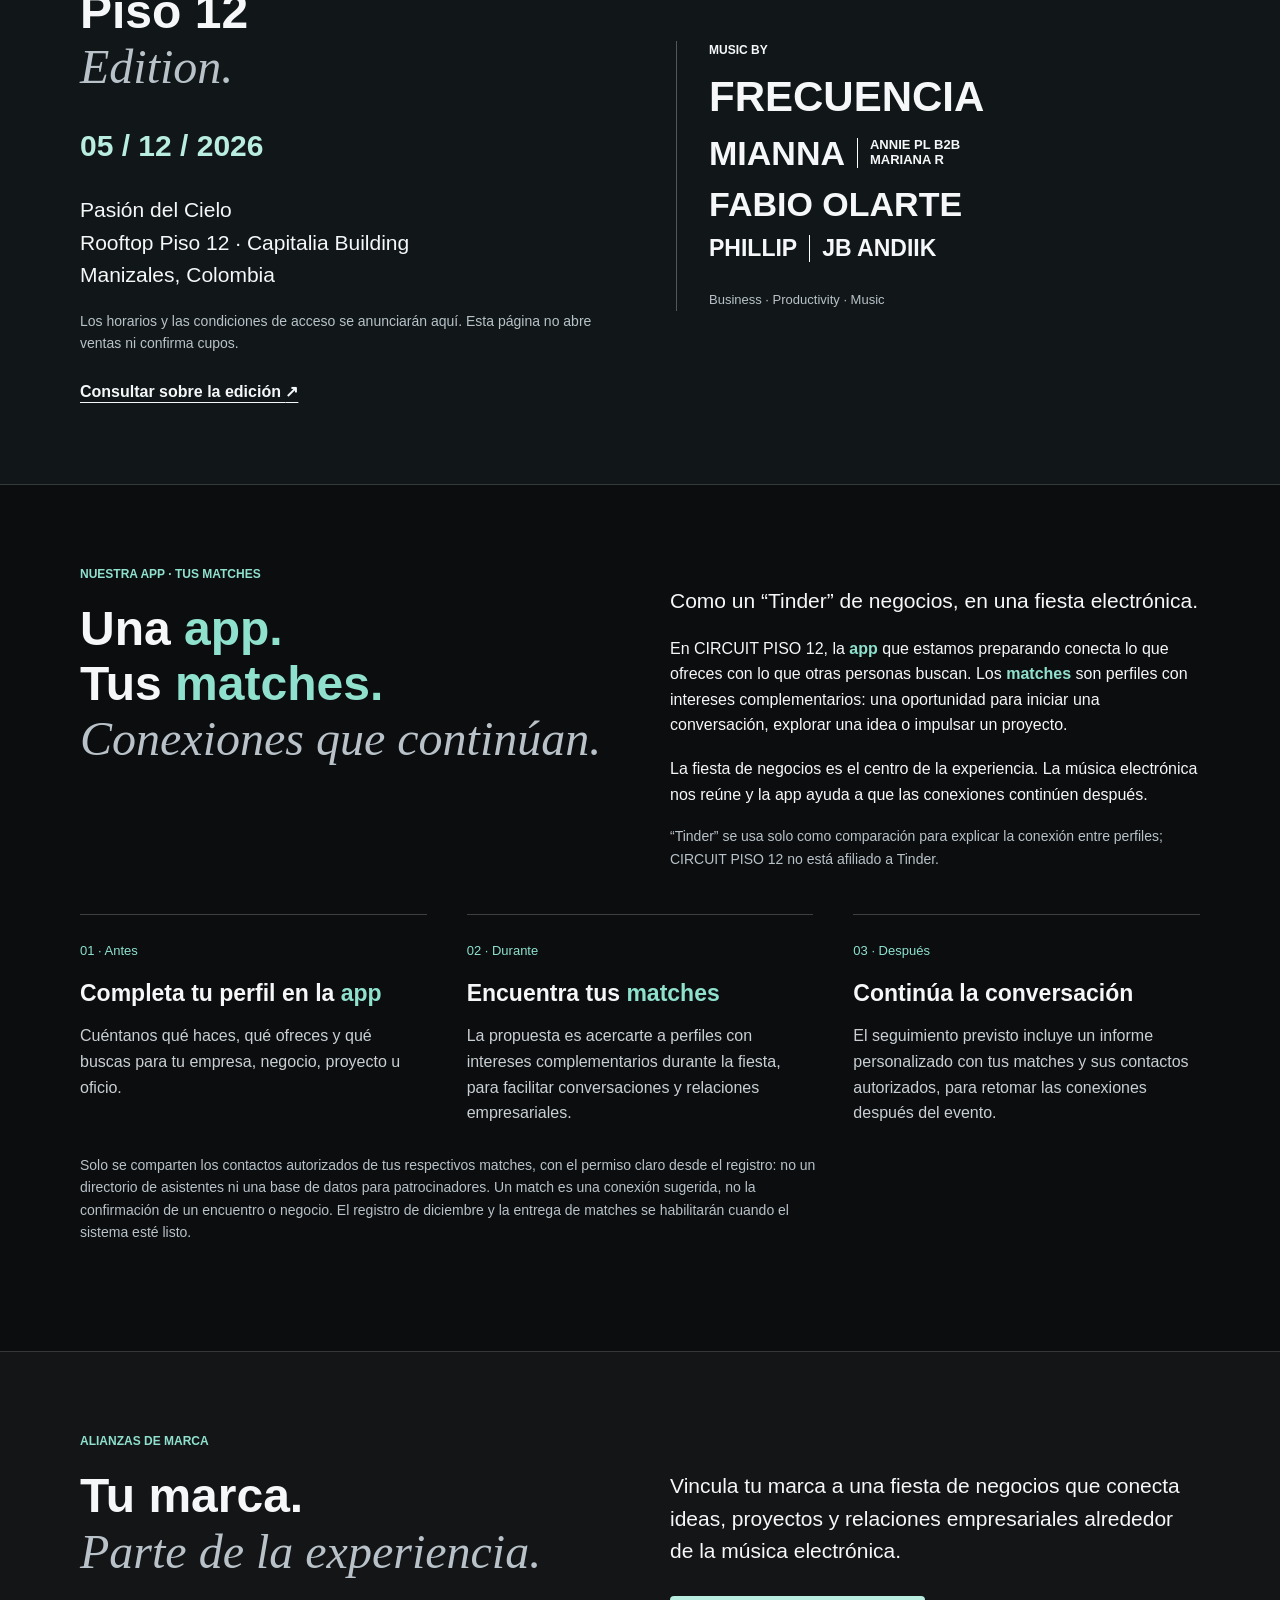
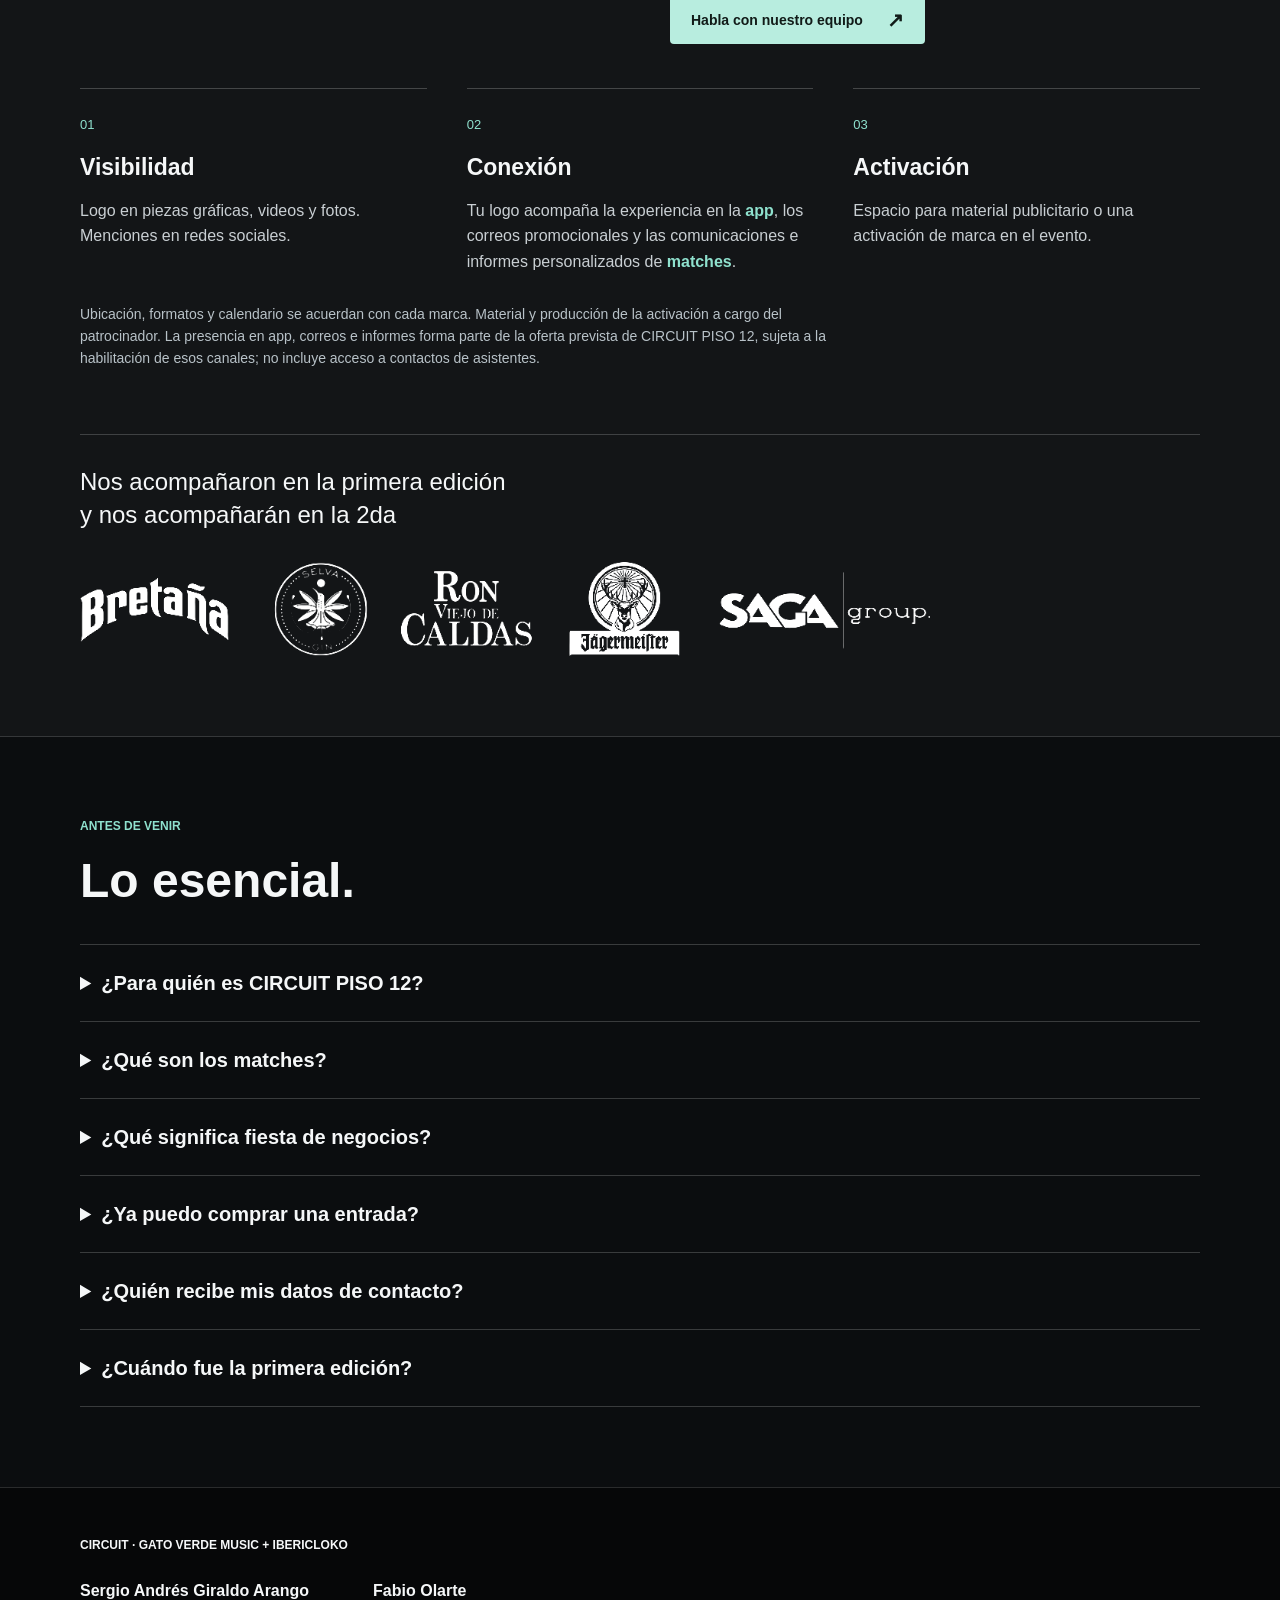
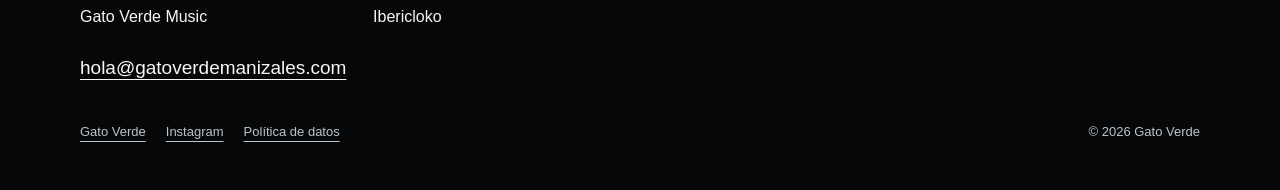
==== commit d3ffd32f: "Clarify CIRCUIT PISO 12 app and business matches concept" ====
--- a/circuit/index.html
+++ b/circuit/index.html
@@ -3,11 +3,11 @@
 <head>
   <meta charset="utf-8">
   <meta name="viewport" content="width=device-width, initial-scale=1">
-  <title>CIRCUIT - Piso 12 Edition | Gato Verde Music</title>
-  <meta name="description" content="CIRCUIT: fiesta de negocios y relaciones empresariales para conectar ideas y proyectos alrededor de la música electrónica. 5 de diciembre de 2026, Manizales.">
+  <title>CIRCUIT PISO 12 | Fiesta de negocios y música electrónica</title>
+  <meta name="description" content="CIRCUIT PISO 12: una fiesta de negocios alrededor de la música electrónica. Conoce la propuesta de nuestra app y sus matches para conectar ideas y proyectos. 5 de diciembre de 2026, Manizales.">
   <link rel="canonical" href="https://gatoverdemanizales.com/circuit/">
   <meta property="og:type" content="website">
-  <meta property="og:title" content="CIRCUIT - Piso 12 Edition | 5 diciembre 2026">
+  <meta property="og:title" content="CIRCUIT PISO 12 | 5 diciembre 2026">
   <meta property="og:description" content="Fiesta de negocios y relaciones empresariales. Ideas y proyectos de distintos sectores se conectan alrededor de la música electrónica. 5 diciembre 2026, Manizales.">
   <meta property="og:url" content="https://gatoverdemanizales.com/circuit/">
   <meta property="og:image" content="https://gatoverdemanizales.com/circuit/assets/fondo.jpg">
@@ -25,7 +25,7 @@
       <img class="hero-photo" src="assets/fondo.jpg" alt="Atardecer sobre Manizales y el edificio Capitalia" width="1024" height="1280" fetchpriority="high">
       <div class="hero-content wrap">
         <p class="eyebrow">Gato Verde Music + Ibericloko presentan</p>
-        <h1 id="titulo">CIRCUIT</h1>
+        <h1 id="titulo">CIRCUIT<br>PISO 12</h1>
         <img class="edition-logo" src="assets/logo.png" alt="Rooftop Piso 12 Edition. Business, Productivity, Music." width="800" height="266">
         <p class="hero-copy">Fiesta de negocios.<br>Relaciones empresariales alrededor<br>de la música electrónica.</p>
         <p class="event-meta"><time datetime="2026-12-05">05 diciembre 2026</time><span>Pasión del Cielo · Manizales</span></p>
@@ -35,7 +35,7 @@
     <section class="section wrap" id="concepto" aria-labelledby="concepto-titulo">
       <p class="eyebrow teal">La experiencia</p>
       <h2 id="concepto-titulo">Conectar ideas y proyectos.<br><em>Construir relaciones empresariales.</em></h2>
-      <p class="lead">CIRCUIT es una fiesta de negocios y relaciones empresariales. Su idea principal es conectar ideas y proyectos de diferentes sectores alrededor de la música electrónica: empresarios, emprendedores, profesionales y creativos que se encuentran para explorar oportunidades y colaboraciones en un ambiente de fiesta.</p>
+      <p class="lead">CIRCUIT PISO 12 es una fiesta de negocios y relaciones empresariales. Su idea principal es conectar ideas y proyectos de diferentes sectores alrededor de la música electrónica: empresarios, emprendedores, profesionales y creativos que se encuentran para explorar oportunidades y colaboraciones en un ambiente de fiesta.</p>
       <div class="principles">
         <article><span class="number">01</span><h3>Ideas y proyectos</h3><p>Conecta lo que estás construyendo con ideas, conocimientos y proyectos de otros sectores.</p></article>
         <article><span class="number">02</span><h3>Relaciones empresariales</h3><p>Conversa con personas con quienes puedas explorar alianzas, colaboraciones y oportunidades de negocio.</p></article>
@@ -64,9 +64,15 @@
     </section>
     <section class="section wrap" id="conexiones" aria-labelledby="conexiones-titulo">
       <div class="split">
-        <div><p class="eyebrow teal">Después de la fiesta</p><h2 id="conexiones-titulo">Relaciones empresariales<br><em>con continuidad.</em></h2></div>
-        <div><p class="lead">Los matches por perfiles que estamos preparando para la segunda edición buscan dar continuidad al propósito de CIRCUIT: conectar ideas, proyectos e intereses empresariales que cada persona comparte.</p><p>El objetivo es que cada asistente reciba los contactos de sus respectivos matches, con el permiso claro desde el registro. No se trata de un directorio de todos los asistentes ni de una base de contactos para patrocinadores.</p><p class="muted">El registro de diciembre y la entrega de matches se habilitarán cuando el sistema esté listo. Facilitar relaciones empresariales no garantiza cierres comerciales.</p></div>
+        <div><p class="eyebrow teal">Nuestra app · Tus matches</p><h2 id="conexiones-titulo">Una <strong class="teal">app.</strong><br>Tus <strong class="teal">matches.</strong><br><em>Conexiones que continúan.</em></h2></div>
+        <div><p class="lead">Como un “Tinder” de negocios, en una fiesta electrónica.</p><p>En CIRCUIT PISO 12, la <strong class="teal">app</strong> que estamos preparando conecta lo que ofreces con lo que otras personas buscan. Los <strong class="teal">matches</strong> son perfiles con intereses complementarios: una oportunidad para iniciar una conversación, explorar una idea o impulsar un proyecto.</p><p>La fiesta de negocios es el centro de la experiencia. La música electrónica nos reúne y la app ayuda a que las conexiones continúen después.</p><p class="muted">“Tinder” se usa solo como comparación para explicar la conexión entre perfiles; CIRCUIT PISO 12 no está afiliado a Tinder.</p></div>
       </div>
+      <div class="principles">
+        <article><span class="number">01 · Antes</span><h3>Completa tu perfil en la <strong class="teal">app</strong></h3><p>Cuéntanos qué haces, qué ofreces y qué buscas para tu empresa, negocio, proyecto u oficio.</p></article>
+        <article><span class="number">02 · Durante</span><h3>Encuentra tus <strong class="teal">matches</strong></h3><p>La propuesta es acercarte a perfiles con intereses complementarios durante la fiesta, para facilitar conversaciones y relaciones empresariales.</p></article>
+        <article><span class="number">03 · Después</span><h3>Continúa la conversación</h3><p>El seguimiento previsto incluye un informe personalizado con tus matches y sus contactos autorizados, para retomar las conexiones después del evento.</p></article>
+      </div>
+      <p class="muted terms">Solo se comparten los contactos autorizados de tus respectivos matches, con el permiso claro desde el registro: no un directorio de asistentes ni una base de datos para patrocinadores. Un match es una conexión sugerida, no la confirmación de un encuentro o negocio. El registro de diciembre y la entrega de matches se habilitarán cuando el sistema esté listo.</p>
     </section>
     <section class="brands-section" id="marcas" aria-labelledby="marcas-titulo">
       <div class="wrap">
@@ -74,17 +80,18 @@
         <div class="split"><h2 id="marcas-titulo">Tu marca.<br><em>Parte de la experiencia.</em></h2><div><p class="lead">Vincula tu marca a una fiesta de negocios que conecta ideas, proyectos y relaciones empresariales alrededor de la música electrónica.</p><div class="actions"><a class="button primary" href="https://wa.me/573154701001" target="_blank" rel="noopener noreferrer">Habla con nuestro equipo <span aria-hidden="true">↗</span></a></div></div></div>
         <div class="principles benefits">
           <article><span class="number">01</span><h3>Visibilidad</h3><p>Logo en piezas gráficas, videos y fotos. Menciones en redes sociales.</p></article>
-          <article><span class="number">02</span><h3>Conexión</h3><p>Logo en correos promocionales, correos de matches y en la app de perfiles.</p></article>
+          <article><span class="number">02</span><h3>Conexión</h3><p>Tu logo acompaña la experiencia en la <strong class="teal">app</strong>, los correos promocionales y las comunicaciones e informes personalizados de <strong class="teal">matches</strong>.</p></article>
           <article><span class="number">03</span><h3>Activación</h3><p>Espacio para material publicitario o una activación de marca en el evento.</p></article>
         </div>
-        <p class="muted terms">Ubicación, formatos y calendario se acuerdan con cada marca. Material y producción de la activación a cargo del patrocinador. La presencia en app y correos forma parte de la oferta de la segunda edición; no incluye acceso a contactos de asistentes.</p>
+        <p class="muted terms">Ubicación, formatos y calendario se acuerdan con cada marca. Material y producción de la activación a cargo del patrocinador. La presencia en app, correos e informes forma parte de la oferta prevista de CIRCUIT PISO 12, sujeta a la habilitación de esos canales; no incluye acceso a contactos de asistentes.</p>
         <div class="partners"><h3>Nos acompañaron en la primera edición<br>y nos acompañarán en la 2da</h3><img src="assets/aliados.png" width="1112" height="123" loading="lazy" alt="Bretaña, Selva Gin, Ron Viejo de Caldas, Jägermeister y SAGA Group"></div>
       </div>
     </section>
     <section class="section wrap" aria-labelledby="faq-titulo">
       <p class="eyebrow teal">Antes de venir</p><h2 id="faq-titulo">Lo esencial.</h2>
       <div class="faq">
-        <details><summary>¿Para quién es CIRCUIT?</summary><p>Para empresarios, emprendedores, profesionales y creativos de distintos sectores que quieren conectar ideas, proyectos y relaciones empresariales alrededor de la música electrónica. No es un evento exclusivo para DJs.</p></details>
+        <details><summary>¿Para quién es CIRCUIT PISO 12?</summary><p>Para empresarios, emprendedores, profesionales y creativos de distintos sectores que quieren conectar ideas, proyectos y relaciones empresariales alrededor de la música electrónica. No es un evento exclusivo para DJs.</p></details>
+        <details><summary>¿Qué son los matches?</summary><p>Son conexiones sugeridas entre perfiles según lo que cada persona ofrece y busca. No significa que hayan conversado ni garantiza compatibilidad comercial o un negocio cerrado. La propuesta incluye facilitar el contacto durante la fiesta y un informe personalizado posterior con los contactos autorizados.</p></details>
         <details><summary>¿Qué significa fiesta de negocios?</summary><p>Que conectar ideas, proyectos y relaciones empresariales es el propósito central, y la fiesta alrededor de la música electrónica es la forma de hacerlo. No es una conferencia ni una rueda de reuniones obligatorias: las conversaciones y las oportunidades surgen de manera orgánica.</p></details>
         <details><summary>¿Ya puedo comprar una entrada?</summary><p>La apertura del registro, los precios y las condiciones de acceso de diciembre se anunciarán aquí. Consultar información no reserva ni confirma un cupo.</p></details>
         <details><summary>¿Quién recibe mis datos de contacto?</summary><p>La propuesta para diciembre es compartirlos únicamente con tus respectivos matches, mediante el permiso que se explicará desde el registro. No se publicará un directorio de asistentes ni se entregará una base de contactos a marcas.</p></details>
